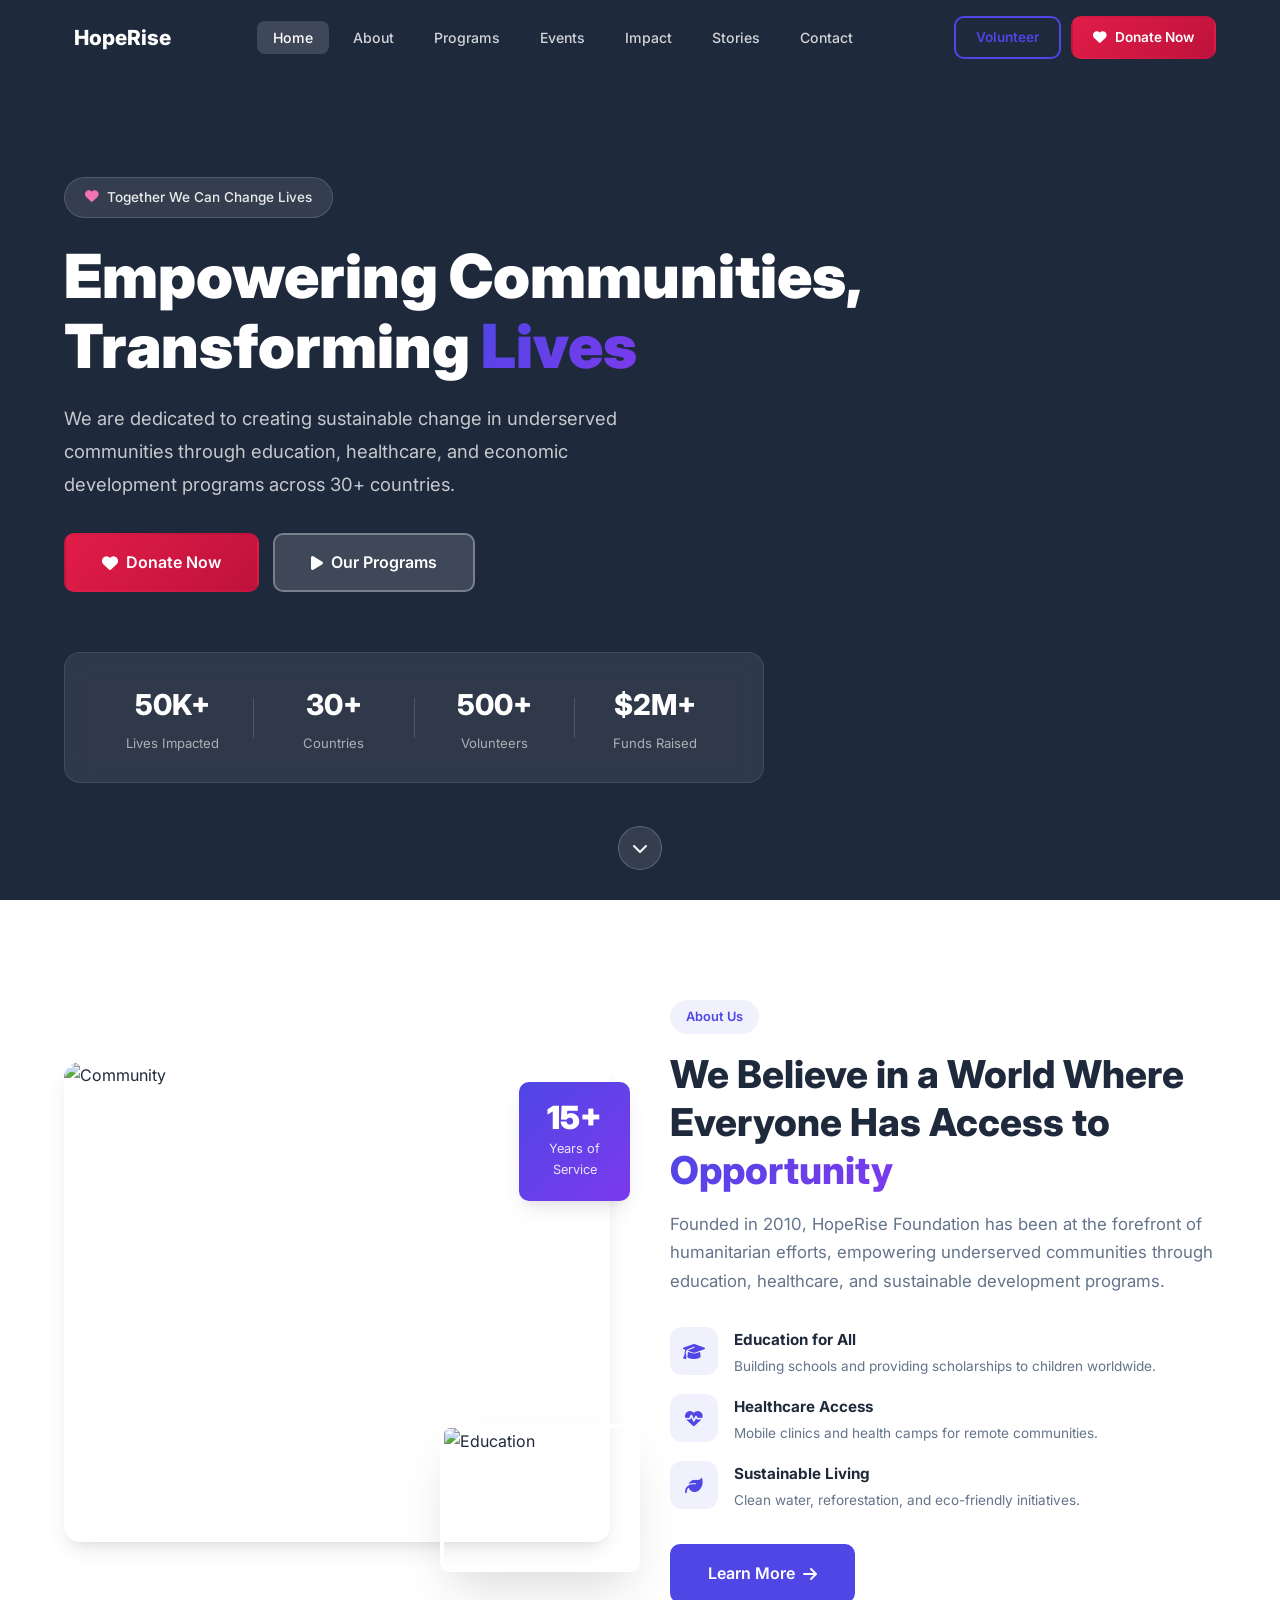
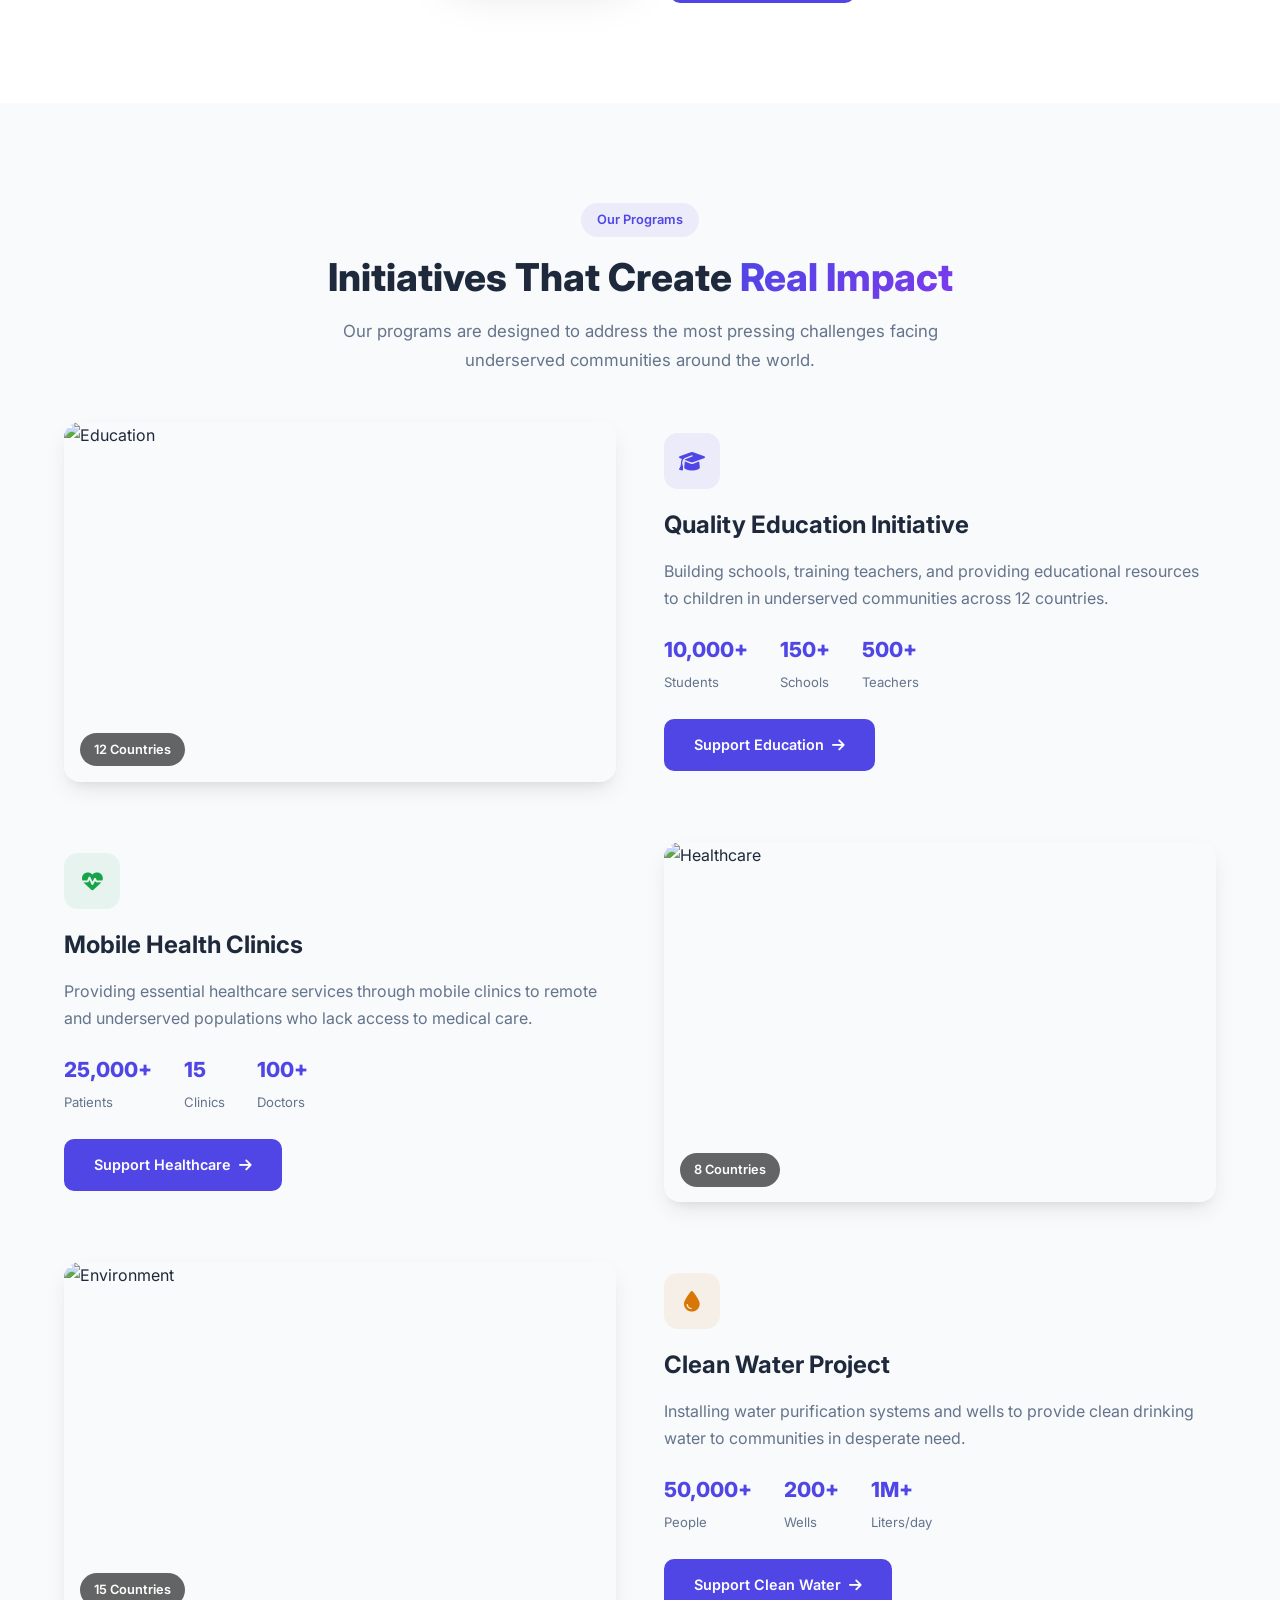
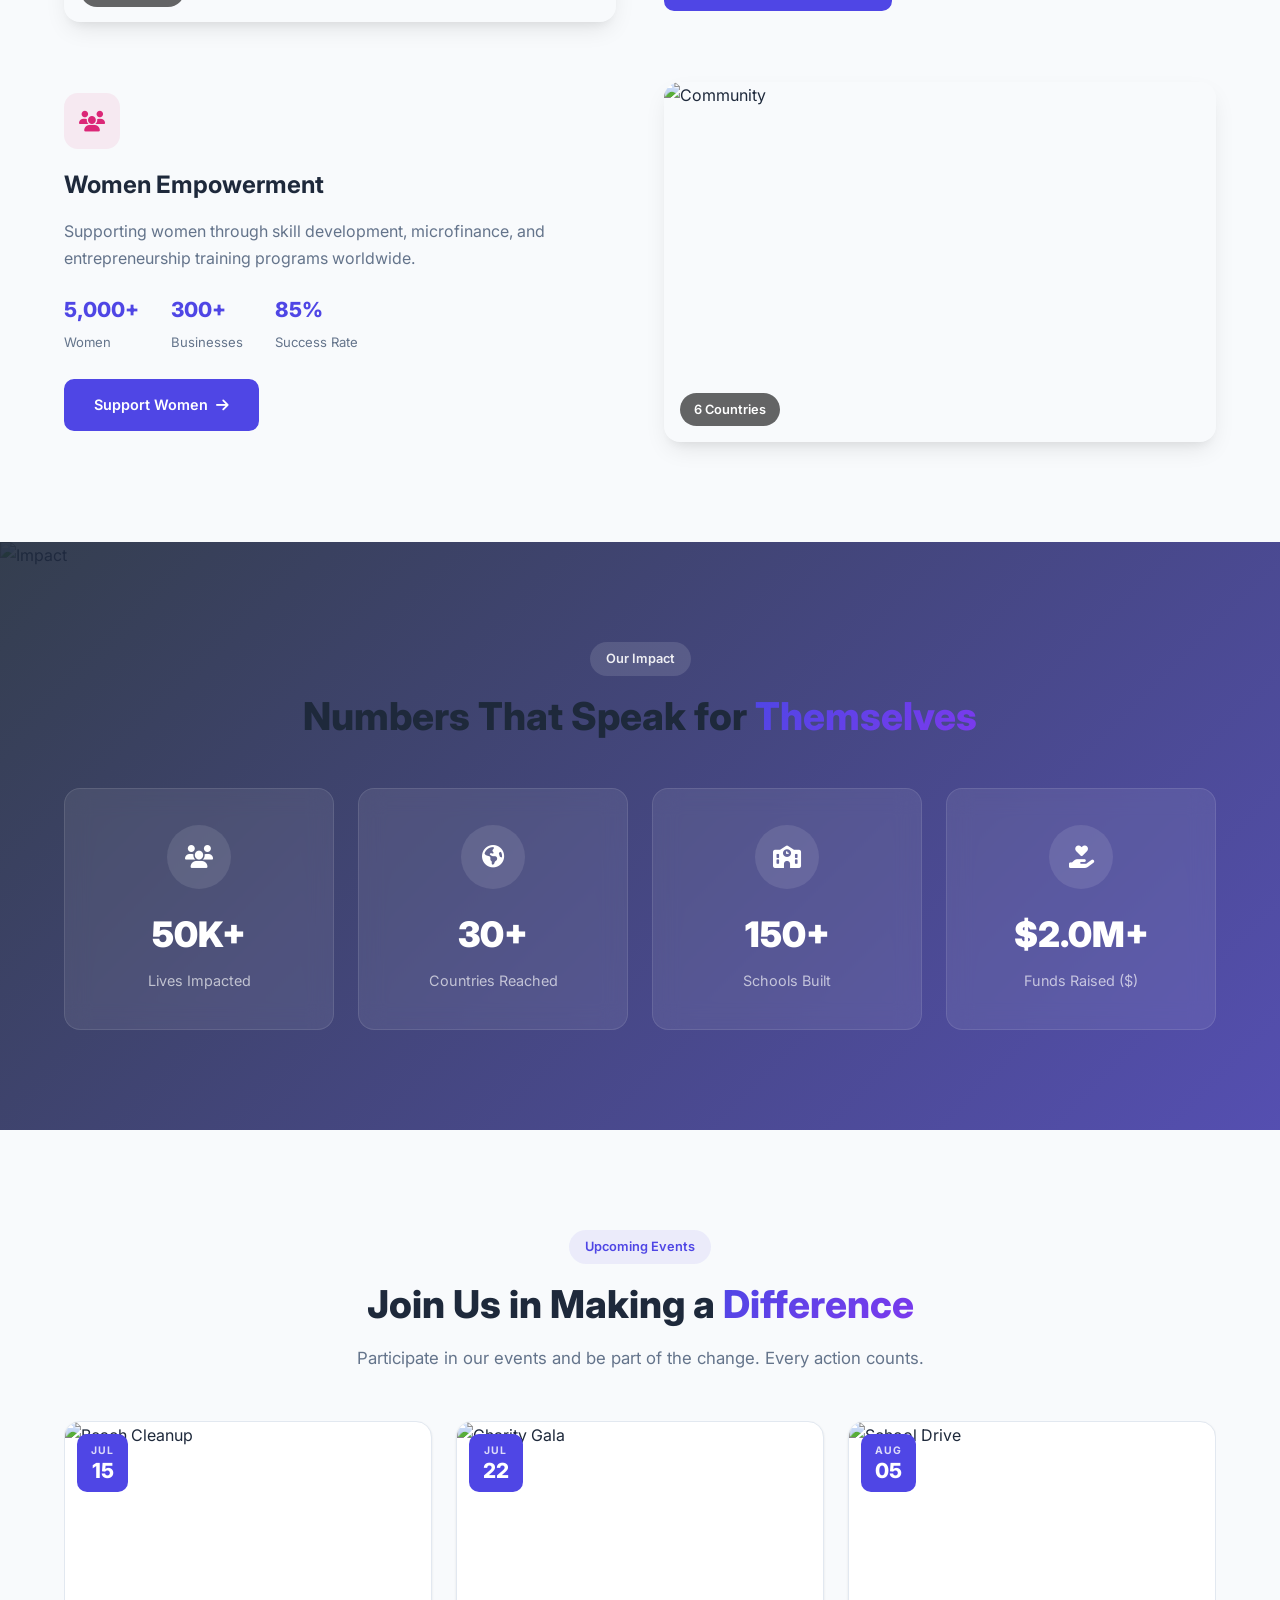
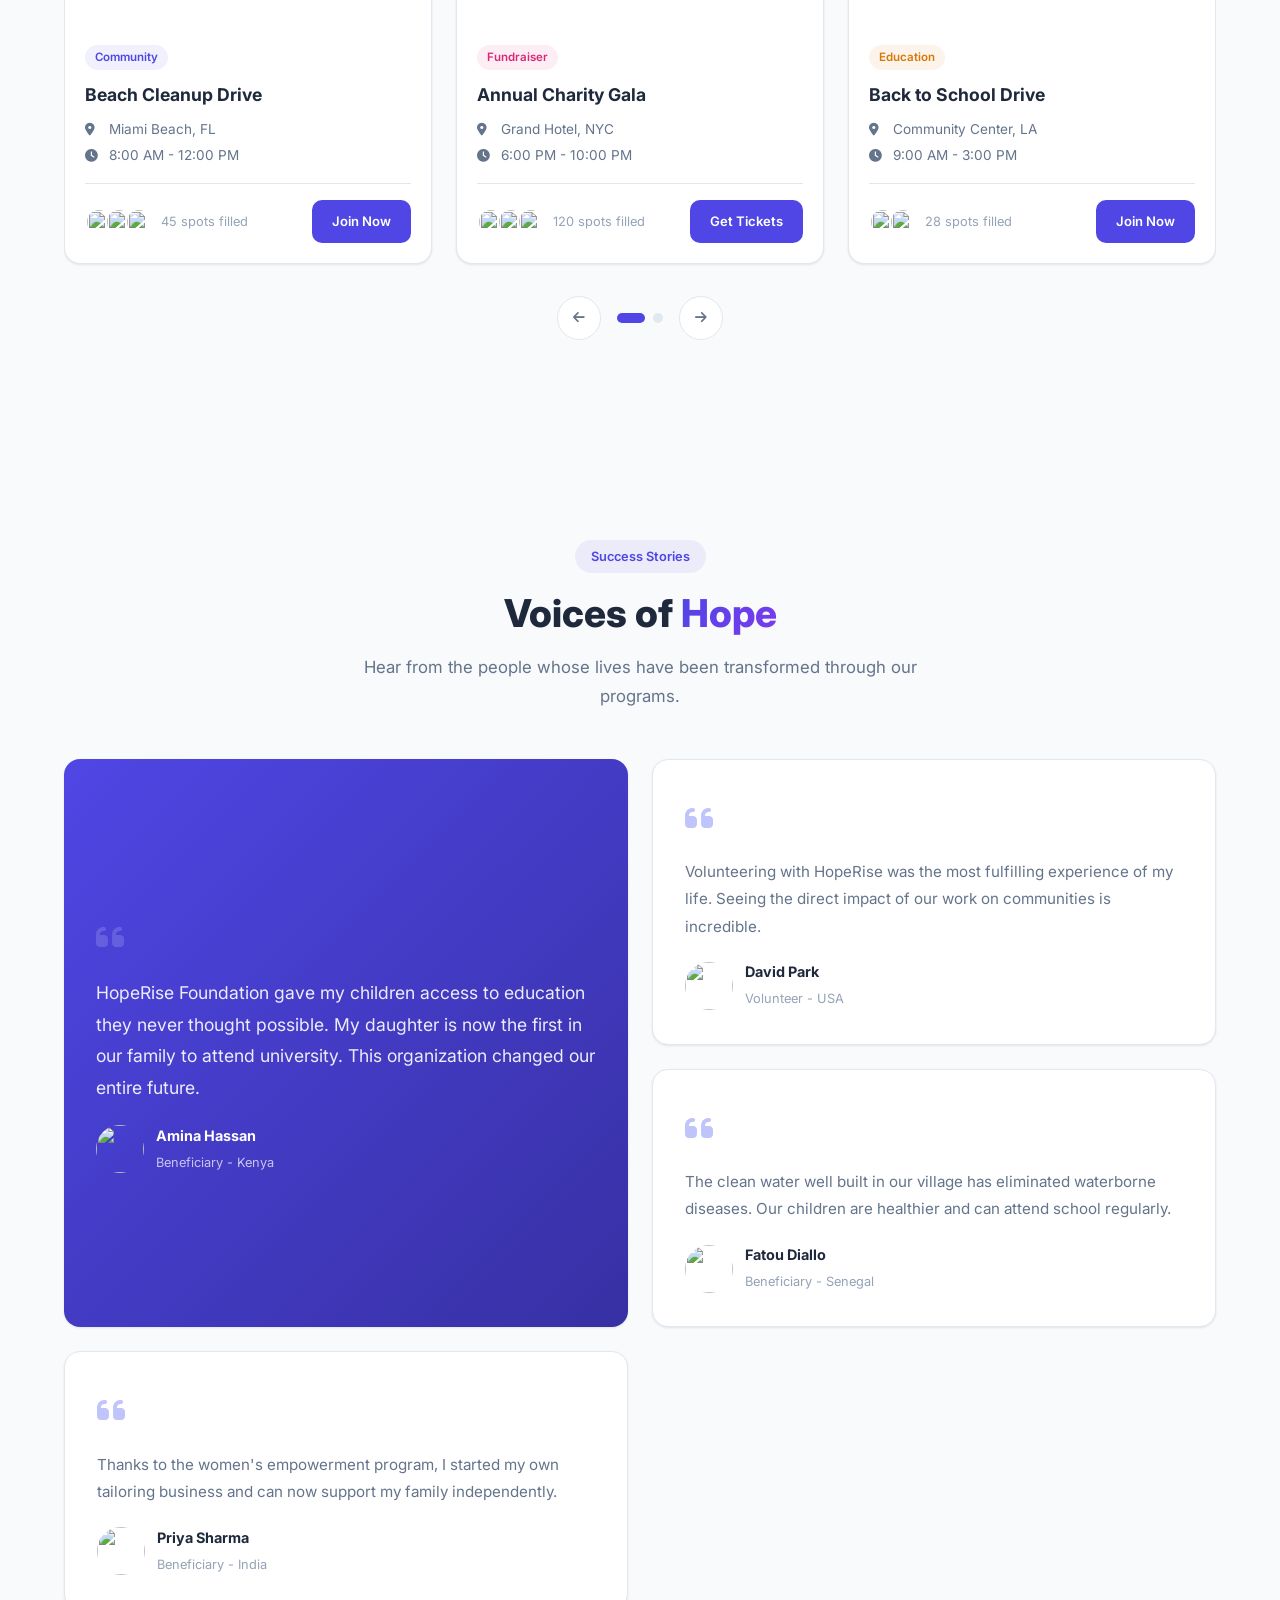
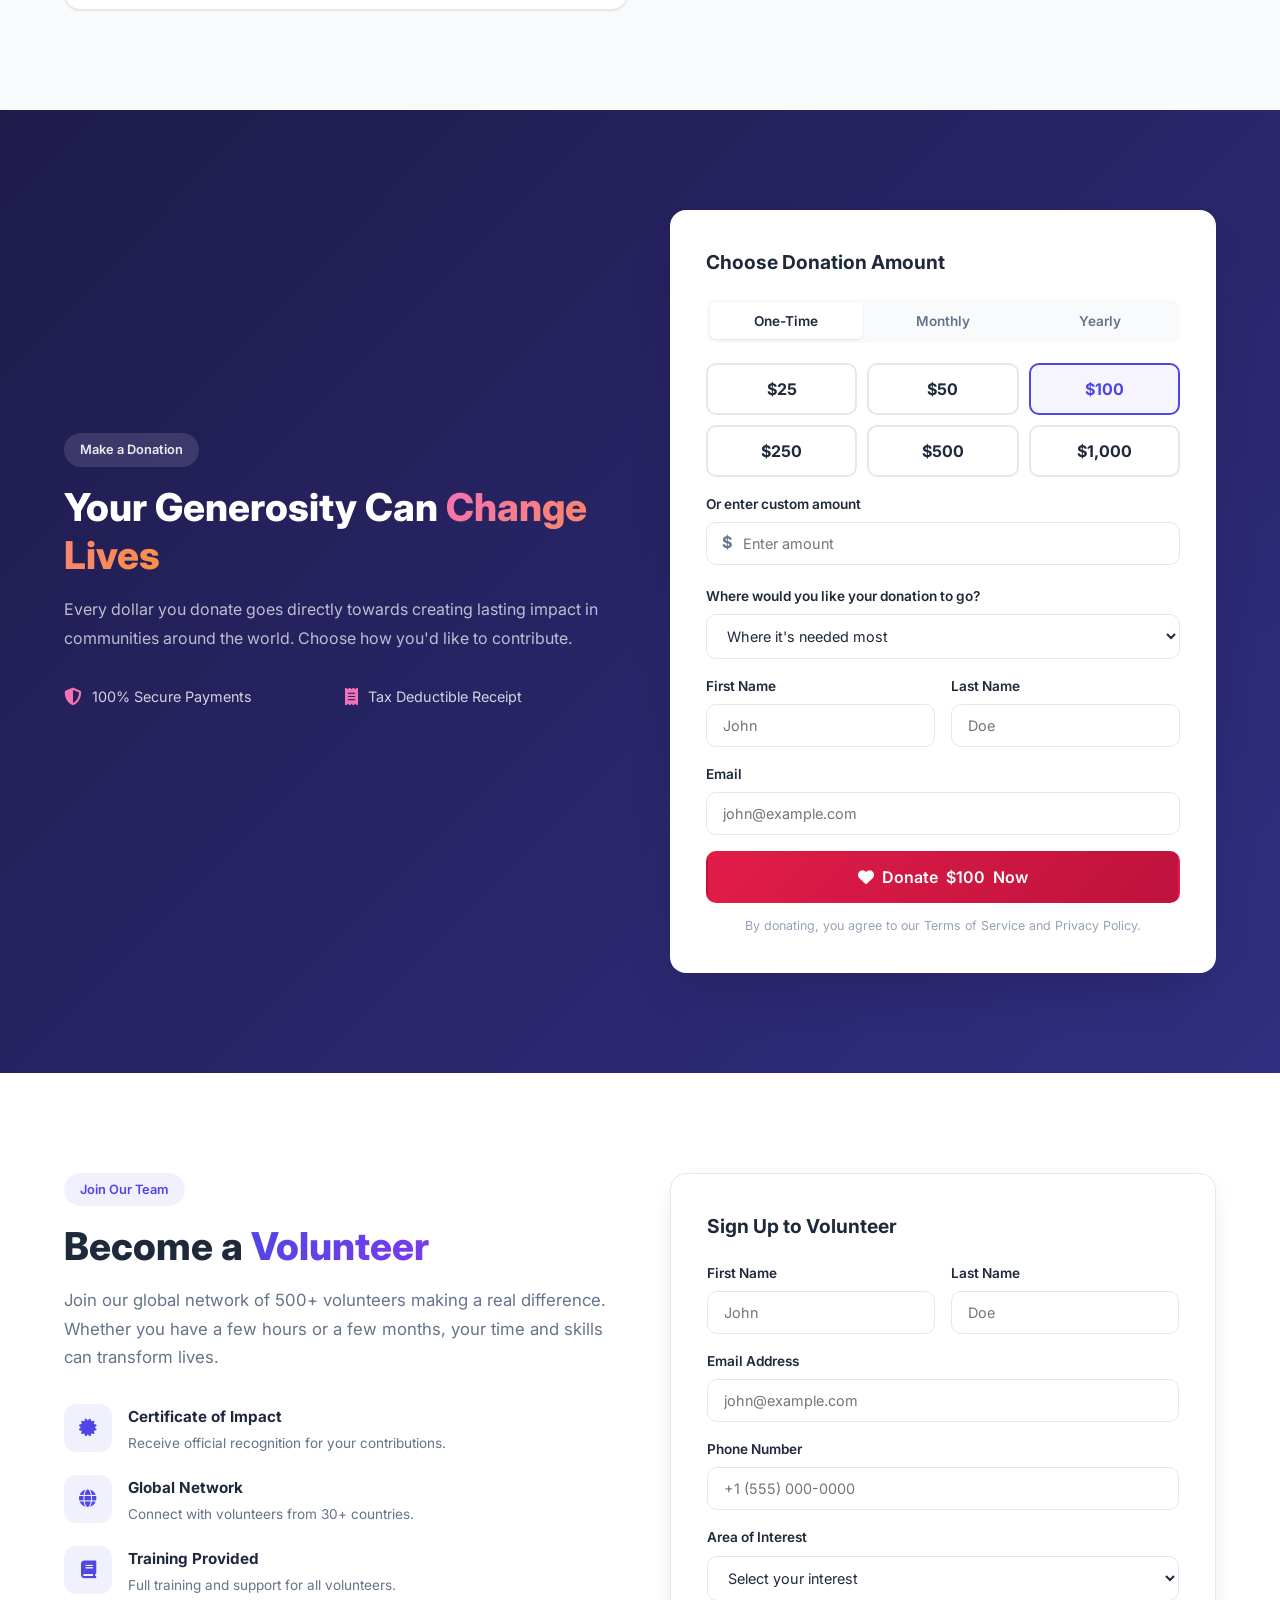
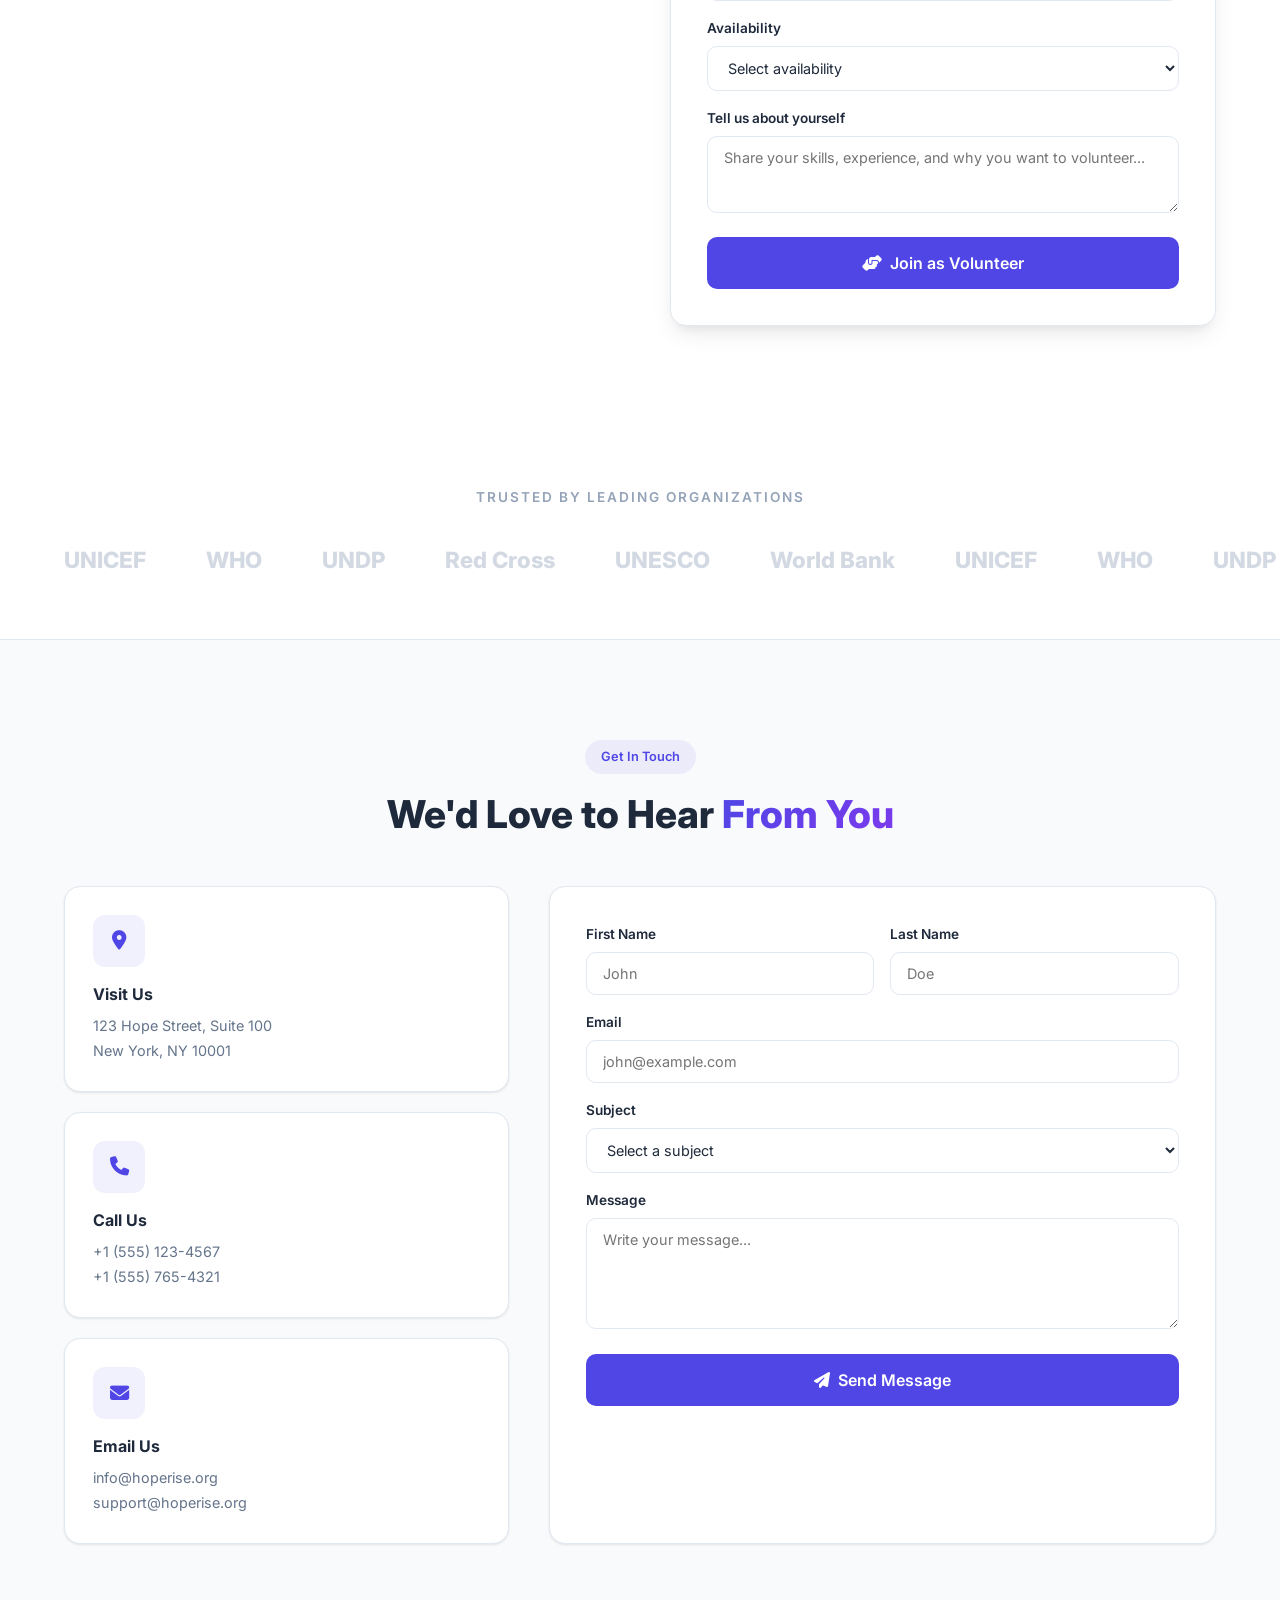
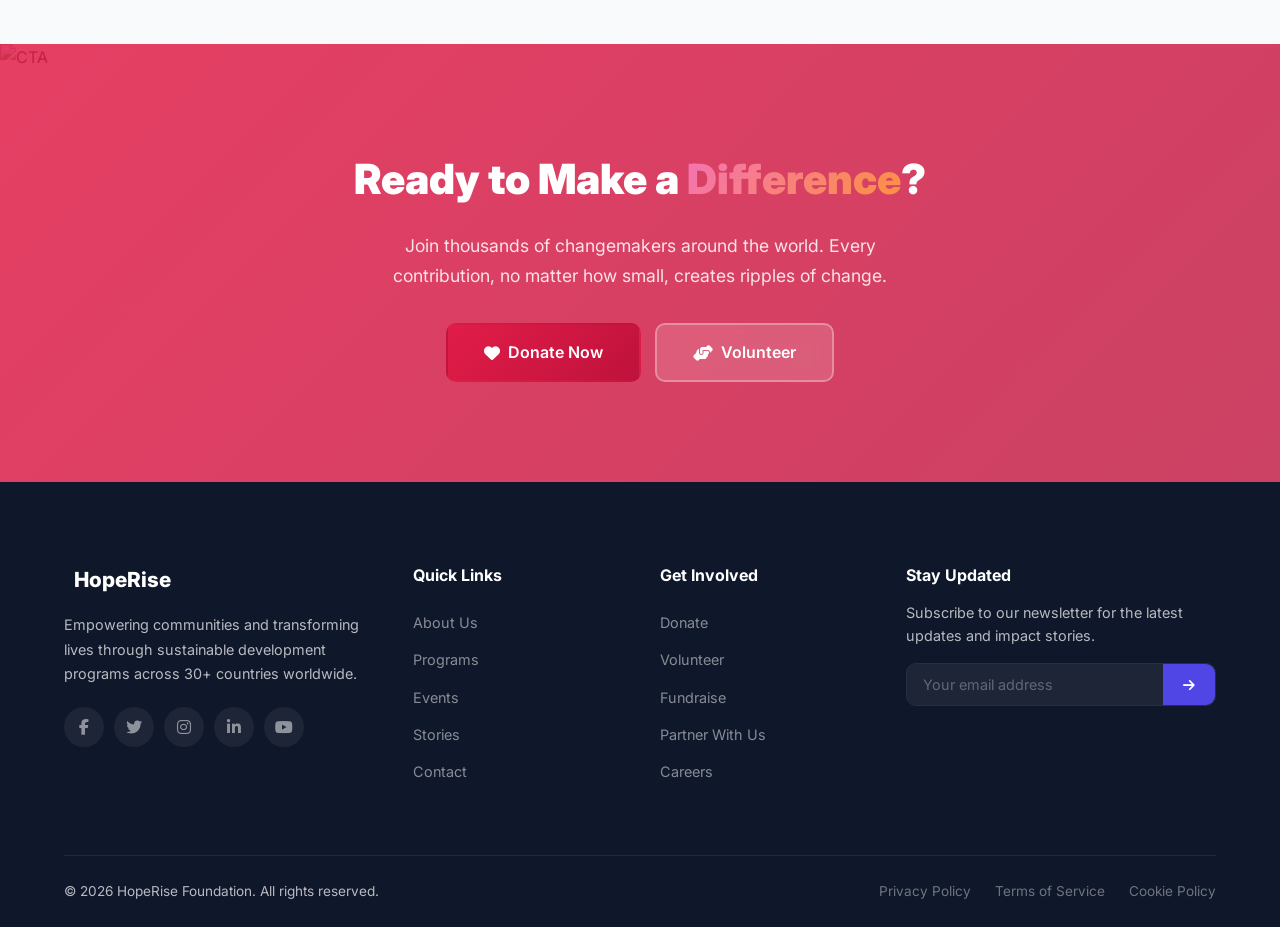
==== user/index.html @ 1a3ce57f "first commit" ====
<!DOCTYPE html>
<html lang="en">
<head>
    <meta charset="UTF-8">
    <meta name="viewport" content="width=device-width, initial-scale=1.0">
    <title>HopeRise Foundation - Making a Difference Together</title>
    <link rel="stylesheet" href="styles.css">
    <link rel="stylesheet" href="https://cdnjs.cloudflare.com/ajax/libs/font-awesome/6.4.0/css/all.min.css">
    <link href="https://fonts.googleapis.com/css2?family=Inter:wght@300;400;500;600;700;800;900&display=swap" rel="stylesheet">
</head>
<body>

    <!-- ====== NAVBAR ====== -->
    <nav class="navbar" id="navbar">
        <div class="nav-container">
            <a href="#hero" class="nav-logo">
                <i class="fas fa-hands-holding-heart"></i>
                <span>HopeRise</span>
            </a>
            <ul class="nav-menu" id="navMenu">
                <li><a href="#hero" class="nav-link active">Home</a></li>
                <li><a href="#about" class="nav-link">About</a></li>
                <li><a href="#programs" class="nav-link">Programs</a></li>
                <li><a href="#events" class="nav-link">Events</a></li>
                <li><a href="#impact" class="nav-link">Impact</a></li>
                <li><a href="#stories" class="nav-link">Stories</a></li>
                <li><a href="#contact" class="nav-link">Contact</a></li>
                <li class="nav-mobile-actions">
                    <a href="#volunteer" class="btn btn-outline btn-nav">Volunteer</a>
                    <a href="#donate" class="btn btn-donate btn-nav"><i class="fas fa-heart"></i> Donate Now</a>
                </li>
            </ul>
            <div class="nav-actions">
                <a href="#volunteer" class="btn btn-outline btn-nav">Volunteer</a>
                <a href="#donate" class="btn btn-donate btn-nav">
                    <i class="fas fa-heart"></i> Donate Now
                </a>
            </div>
            <button class="hamburger" id="hamburger">
                <span></span><span></span><span></span>
            </button>
        </div>
    </nav>

    <!-- ====== HERO ====== -->
    <section class="hero" id="hero">
        <div class="hero-bg"></div>
        <div class="hero-overlay"></div>
        <div class="hero-content">
            <span class="hero-badge"><i class="fas fa-heart"></i> Together We Can Change Lives</span>
            <h1>Empowering Communities,<br>Transforming <span class="text-gradient">Lives</span></h1>
            <p>We are dedicated to creating sustainable change in underserved communities through education, healthcare, and economic development programs across 30+ countries.</p>
            <div class="hero-btns">
                <a href="#donate" class="btn btn-donate btn-lg">
                    <i class="fas fa-heart"></i> Donate Now
                </a>
                <a href="#programs" class="btn btn-glass btn-lg">
                    <i class="fas fa-play"></i> Our Programs
                </a>
            </div>
            <div class="hero-stats">
                <div class="hero-stat">
                    <h3>50K+</h3>
                    <p>Lives Impacted</p>
                </div>
                <div class="hero-stat-divider"></div>
                <div class="hero-stat">
                    <h3>30+</h3>
                    <p>Countries</p>
                </div>
                <div class="hero-stat-divider"></div>
                <div class="hero-stat">
                    <h3>500+</h3>
                    <p>Volunteers</p>
                </div>
                <div class="hero-stat-divider"></div>
                <div class="hero-stat">
                    <h3>$2M+</h3>
                    <p>Funds Raised</p>
                </div>
            </div>
        </div>
        <div class="scroll-indicator">
            <a href="#about"><i class="fas fa-chevron-down"></i></a>
        </div>
    </section>

    <!-- ====== ABOUT ====== -->
    <section class="section about" id="about">
        <div class="container">
            <div class="about-grid">
                <div class="about-images">
                    <div class="about-img-main">
                        <img src="https://images.unsplash.com/photo-1559027615-cd4628902d4a?w=600&h=500&fit=crop" alt="Community">
                    </div>
                    <div class="about-img-float">
                        <img src="https://images.unsplash.com/photo-1497486751825-1233686d5d80?w=300&h=200&fit=crop" alt="Education">
                    </div>
                    <div class="about-experience">
                        <h2>15+</h2>
                        <p>Years of<br>Service</p>
                    </div>
                </div>
                <div class="about-content">
                    <span class="section-badge">About Us</span>
                    <h2 class="section-title">We Believe in a World Where Everyone Has Access to <span class="text-gradient">Opportunity</span></h2>
                    <p class="section-desc">Founded in 2010, HopeRise Foundation has been at the forefront of humanitarian efforts, empowering underserved communities through education, healthcare, and sustainable development programs.</p>
                    <div class="about-features">
                        <div class="about-feature">
                            <div class="feature-icon"><i class="fas fa-graduation-cap"></i></div>
                            <div>
                                <h4>Education for All</h4>
                                <p>Building schools and providing scholarships to children worldwide.</p>
                            </div>
                        </div>
                        <div class="about-feature">
                            <div class="feature-icon"><i class="fas fa-heartbeat"></i></div>
                            <div>
                                <h4>Healthcare Access</h4>
                                <p>Mobile clinics and health camps for remote communities.</p>
                            </div>
                        </div>
                        <div class="about-feature">
                            <div class="feature-icon"><i class="fas fa-leaf"></i></div>
                            <div>
                                <h4>Sustainable Living</h4>
                                <p>Clean water, reforestation, and eco-friendly initiatives.</p>
                            </div>
                        </div>
                    </div>
                    <a href="#programs" class="btn btn-primary btn-lg">Learn More <i class="fas fa-arrow-right"></i></a>
                </div>
            </div>
        </div>
    </section>

    <!-- ====== PROGRAMS ====== -->
    <section class="section programs-section" id="programs">
        <div class="container">
            <div class="section-header text-center">
                <span class="section-badge">Our Programs</span>
                <h2 class="section-title">Initiatives That Create <span class="text-gradient">Real Impact</span></h2>
                <p class="section-desc">Our programs are designed to address the most pressing challenges facing underserved communities around the world.</p>
            </div>
            <div class="programs-showcase">
                <div class="program-showcase-card">
                    <div class="program-showcase-img">
                        <img src="https://images.unsplash.com/photo-1497486751825-1233686d5d80?w=600&h=400&fit=crop" alt="Education">
                        <div class="program-showcase-overlay">
                            <span class="program-count">12 Countries</span>
                        </div>
                    </div>
                    <div class="program-showcase-body">
                        <div class="program-showcase-icon"><i class="fas fa-graduation-cap"></i></div>
                        <h3>Quality Education Initiative</h3>
                        <p>Building schools, training teachers, and providing educational resources to children in underserved communities across 12 countries.</p>
                        <div class="program-impact">
                            <div class="impact-item">
                                <strong>10,000+</strong>
                                <span>Students</span>
                            </div>
                            <div class="impact-item">
                                <strong>150+</strong>
                                <span>Schools</span>
                            </div>
                            <div class="impact-item">
                                <strong>500+</strong>
                                <span>Teachers</span>
                            </div>
                        </div>
                        <a href="#donate" class="btn btn-primary">Support Education <i class="fas fa-arrow-right"></i></a>
                    </div>
                </div>

                <div class="program-showcase-card reverse">
                    <div class="program-showcase-img">
                        <img src="https://images.unsplash.com/photo-1576091160550-2173dba999ef?w=600&h=400&fit=crop" alt="Healthcare">
                        <div class="program-showcase-overlay">
                            <span class="program-count">8 Countries</span>
                        </div>
                    </div>
                    <div class="program-showcase-body">
                        <div class="program-showcase-icon health"><i class="fas fa-heartbeat"></i></div>
                        <h3>Mobile Health Clinics</h3>
                        <p>Providing essential healthcare services through mobile clinics to remote and underserved populations who lack access to medical care.</p>
                        <div class="program-impact">
                            <div class="impact-item">
                                <strong>25,000+</strong>
                                <span>Patients</span>
                            </div>
                            <div class="impact-item">
                                <strong>15</strong>
                                <span>Clinics</span>
                            </div>
                            <div class="impact-item">
                                <strong>100+</strong>
                                <span>Doctors</span>
                            </div>
                        </div>
                        <a href="#donate" class="btn btn-primary">Support Healthcare <i class="fas fa-arrow-right"></i></a>
                    </div>
                </div>

                <div class="program-showcase-card">
                    <div class="program-showcase-img">
                        <img src="https://images.unsplash.com/photo-1542601906990-b4d3fb778b09?w=600&h=400&fit=crop" alt="Environment">
                        <div class="program-showcase-overlay">
                            <span class="program-count">15 Countries</span>
                        </div>
                    </div>
                    <div class="program-showcase-body">
                        <div class="program-showcase-icon environment"><i class="fas fa-tint"></i></div>
                        <h3>Clean Water Project</h3>
                        <p>Installing water purification systems and wells to provide clean drinking water to communities in desperate need.</p>
                        <div class="program-impact">
                            <div class="impact-item">
                                <strong>50,000+</strong>
                                <span>People</span>
                            </div>
                            <div class="impact-item">
                                <strong>200+</strong>
                                <span>Wells</span>
                            </div>
                            <div class="impact-item">
                                <strong>1M+</strong>
                                <span>Liters/day</span>
                            </div>
                        </div>
                        <a href="#donate" class="btn btn-primary">Support Clean Water <i class="fas fa-arrow-right"></i></a>
                    </div>
                </div>

                <div class="program-showcase-card reverse">
                    <div class="program-showcase-img">
                        <img src="https://images.unsplash.com/photo-1559027615-cd4628902d4a?w=600&h=400&fit=crop" alt="Community">
                        <div class="program-showcase-overlay">
                            <span class="program-count">6 Countries</span>
                        </div>
                    </div>
                    <div class="program-showcase-body">
                        <div class="program-showcase-icon community"><i class="fas fa-users"></i></div>
                        <h3>Women Empowerment</h3>
                        <p>Supporting women through skill development, microfinance, and entrepreneurship training programs worldwide.</p>
                        <div class="program-impact">
                            <div class="impact-item">
                                <strong>5,000+</strong>
                                <span>Women</span>
                            </div>
                            <div class="impact-item">
                                <strong>300+</strong>
                                <span>Businesses</span>
                            </div>
                            <div class="impact-item">
                                <strong>85%</strong>
                                <span>Success Rate</span>
                            </div>
                        </div>
                        <a href="#donate" class="btn btn-primary">Support Women <i class="fas fa-arrow-right"></i></a>
                    </div>
                </div>
            </div>
        </div>
    </section>

    <!-- ====== IMPACT / STATS ====== -->
    <section class="section impact-section" id="impact">
        <div class="impact-bg">
            <img src="https://images.unsplash.com/photo-1469571486292-0ba58a3f068b?w=1600&h=600&fit=crop" alt="Impact">
            <div class="impact-overlay"></div>
        </div>
        <div class="container">
            <div class="section-header text-center light">
                <span class="section-badge light">Our Impact</span>
                <h2 class="section-title">Numbers That Speak for <span class="text-gradient">Themselves</span></h2>
            </div>
            <div class="impact-grid">
                <div class="impact-card">
                    <div class="impact-icon"><i class="fas fa-users"></i></div>
                    <h3 class="counter" data-target="50000">0</h3>
                    <p>Lives Impacted</p>
                </div>
                <div class="impact-card">
                    <div class="impact-icon"><i class="fas fa-globe-americas"></i></div>
                    <h3 class="counter" data-target="30">0</h3>
                    <p>Countries Reached</p>
                </div>
                <div class="impact-card">
                    <div class="impact-icon"><i class="fas fa-school"></i></div>
                    <h3 class="counter" data-target="150">0</h3>
                    <p>Schools Built</p>
                </div>
                <div class="impact-card">
                    <div class="impact-icon"><i class="fas fa-hand-holding-heart"></i></div>
                    <h3 class="counter" data-target="2000000">0</h3>
                    <p>Funds Raised ($)</p>
                </div>
            </div>
        </div>
    </section>

    <!-- ====== EVENTS ====== -->
    <section class="section events-section" id="events">
        <div class="container">
            <div class="section-header text-center">
                <span class="section-badge">Upcoming Events</span>
                <h2 class="section-title">Join Us in Making a <span class="text-gradient">Difference</span></h2>
                <p class="section-desc">Participate in our events and be part of the change. Every action counts.</p>
            </div>
            <div class="events-carousel">
                <div class="events-track" id="eventsTrack">
                    <div class="event-slide">
                        <div class="event-card-public">
                            <div class="event-card-img">
                                <img src="https://images.unsplash.com/photo-1558618666-fcd25c85f82e?w=500&h=300&fit=crop" alt="Beach Cleanup">
                                <div class="event-card-date-badge">
                                    <span class="month">JUL</span>
                                    <span class="day">15</span>
                                </div>
                            </div>
                            <div class="event-card-content">
                                <span class="event-type">Community</span>
                                <h3>Beach Cleanup Drive</h3>
                                <p><i class="fas fa-map-marker-alt"></i> Miami Beach, FL</p>
                                <p><i class="fas fa-clock"></i> 8:00 AM - 12:00 PM</p>
                                <div class="event-card-bottom">
                                    <div class="event-spots">
                                        <div class="avatar-stack">
                                            <img src="https://ui-avatars.com/api/?name=A&background=4f46e5&color=fff&size=28" alt="">
                                            <img src="https://ui-avatars.com/api/?name=B&background=16a34a&color=fff&size=28" alt="">
                                            <img src="https://ui-avatars.com/api/?name=C&background=d97706&color=fff&size=28" alt="">
                                        </div>
                                        <span>45 spots filled</span>
                                    </div>
                                    <a href="#volunteer" class="btn btn-sm btn-primary">Join Now</a>
                                </div>
                            </div>
                        </div>
                    </div>
                    <div class="event-slide">
                        <div class="event-card-public">
                            <div class="event-card-img">
                                <img src="https://images.unsplash.com/photo-1511795409834-ef04bbd61622?w=500&h=300&fit=crop" alt="Charity Gala">
                                <div class="event-card-date-badge">
                                    <span class="month">JUL</span>
                                    <span class="day">22</span>
                                </div>
                            </div>
                            <div class="event-card-content">
                                <span class="event-type gala">Fundraiser</span>
                                <h3>Annual Charity Gala</h3>
                                <p><i class="fas fa-map-marker-alt"></i> Grand Hotel, NYC</p>
                                <p><i class="fas fa-clock"></i> 6:00 PM - 10:00 PM</p>
                                <div class="event-card-bottom">
                                    <div class="event-spots">
                                        <div class="avatar-stack">
                                            <img src="https://ui-avatars.com/api/?name=D&background=db2777&color=fff&size=28" alt="">
                                            <img src="https://ui-avatars.com/api/?name=E&background=0891b2&color=fff&size=28" alt="">
                                            <img src="https://ui-avatars.com/api/?name=F&background=7c3aed&color=fff&size=28" alt="">
                                        </div>
                                        <span>120 spots filled</span>
                                    </div>
                                    <a href="#donate" class="btn btn-sm btn-primary">Get Tickets</a>
                                </div>
                            </div>
                        </div>
                    </div>
                    <div class="event-slide">
                        <div class="event-card-public">
                            <div class="event-card-img">
                                <img src="https://images.unsplash.com/photo-1523240795612-9a054b0db644?w=500&h=300&fit=crop" alt="School Drive">
                                <div class="event-card-date-badge">
                                    <span class="month">AUG</span>
                                    <span class="day">05</span>
                                </div>
                            </div>
                            <div class="event-card-content">
                                <span class="event-type education">Education</span>
                                <h3>Back to School Drive</h3>
                                <p><i class="fas fa-map-marker-alt"></i> Community Center, LA</p>
                                <p><i class="fas fa-clock"></i> 9:00 AM - 3:00 PM</p>
                                <div class="event-card-bottom">
                                    <div class="event-spots">
                                        <div class="avatar-stack">
                                            <img src="https://ui-avatars.com/api/?name=G&background=16a34a&color=fff&size=28" alt="">
                                            <img src="https://ui-avatars.com/api/?name=H&background=4f46e5&color=fff&size=28" alt="">
                                        </div>
                                        <span>28 spots filled</span>
                                    </div>
                                    <a href="#volunteer" class="btn btn-sm btn-primary">Join Now</a>
                                </div>
                            </div>
                        </div>
                    </div>
                    <div class="event-slide">
                        <div class="event-card-public">
                            <div class="event-card-img">
                                <img src="https://images.unsplash.com/photo-1576091160399-112ba8d25d1d?w=500&h=300&fit=crop" alt="Health Camp">
                                <div class="event-card-date-badge">
                                    <span class="month">AUG</span>
                                    <span class="day">18</span>
                                </div>
                            </div>
                            <div class="event-card-content">
                                <span class="event-type health">Healthcare</span>
                                <h3>Community Health Camp</h3>
                                <p><i class="fas fa-map-marker-alt"></i> Riverside Park, Chicago</p>
                                <p><i class="fas fa-clock"></i> 7:00 AM - 2:00 PM</p>
                                <div class="event-card-bottom">
                                    <div class="event-spots">
                                        <div class="avatar-stack">
                                            <img src="https://ui-avatars.com/api/?name=I&background=d97706&color=fff&size=28" alt="">
                                            <img src="https://ui-avatars.com/api/?name=J&background=db2777&color=fff&size=28" alt="">
                                            <img src="https://ui-avatars.com/api/?name=K&background=0891b2&color=fff&size=28" alt="">
                                        </div>
                                        <span>60 spots filled</span>
                                    </div>
                                    <a href="#volunteer" class="btn btn-sm btn-primary">Join Now</a>
                                </div>
                            </div>
                        </div>
                    </div>
                </div>
                <div class="carousel-controls">
                    <button class="carousel-btn" id="prevEvent"><i class="fas fa-arrow-left"></i></button>
                    <div class="carousel-dots" id="carouselDots"></div>
                    <button class="carousel-btn" id="nextEvent"><i class="fas fa-arrow-right"></i></button>
                </div>
            </div>
        </div>
    </section>

    <!-- ====== STORIES / TESTIMONIALS ====== -->
    <section class="section stories-section" id="stories">
        <div class="container">
            <div class="section-header text-center">
                <span class="section-badge">Success Stories</span>
                <h2 class="section-title">Voices of <span class="text-gradient">Hope</span></h2>
                <p class="section-desc">Hear from the people whose lives have been transformed through our programs.</p>
            </div>
            <div class="stories-grid">
                <div class="story-card featured">
                    <div class="story-quote"><i class="fas fa-quote-left"></i></div>
                    <p class="story-text">HopeRise Foundation gave my children access to education they never thought possible. My daughter is now the first in our family to attend university. This organization changed our entire future.</p>
                    <div class="story-author">
                        <img src="https://ui-avatars.com/api/?name=Amina+Hassan&background=4f46e5&color=fff&size=60" alt="">
                        <div>
                            <strong>Amina Hassan</strong>
                            <span>Beneficiary - Kenya</span>
                        </div>
                    </div>
                </div>
                <div class="story-card">
                    <div class="story-quote"><i class="fas fa-quote-left"></i></div>
                    <p class="story-text">Volunteering with HopeRise was the most fulfilling experience of my life. Seeing the direct impact of our work on communities is incredible.</p>
                    <div class="story-author">
                        <img src="https://ui-avatars.com/api/?name=David+Park&background=16a34a&color=fff&size=60" alt="">
                        <div>
                            <strong>David Park</strong>
                            <span>Volunteer - USA</span>
                        </div>
                    </div>
                </div>
                <div class="story-card">
                    <div class="story-quote"><i class="fas fa-quote-left"></i></div>
                    <p class="story-text">The clean water well built in our village has eliminated waterborne diseases. Our children are healthier and can attend school regularly.</p>
                    <div class="story-author">
                        <img src="https://ui-avatars.com/api/?name=Fatou+Diallo&background=d97706&color=fff&size=60" alt="">
                        <div>
                            <strong>Fatou Diallo</strong>
                            <span>Beneficiary - Senegal</span>
                        </div>
                    </div>
                </div>
                <div class="story-card">
                    <div class="story-quote"><i class="fas fa-quote-left"></i></div>
                    <p class="story-text">Thanks to the women's empowerment program, I started my own tailoring business and can now support my family independently.</p>
                    <div class="story-author">
                        <img src="https://ui-avatars.com/api/?name=Priya+Sharma&background=db2777&color=fff&size=60" alt="">
                        <div>
                            <strong>Priya Sharma</strong>
                            <span>Beneficiary - India</span>
                        </div>
                    </div>
                </div>
            </div>
        </div>
    </section>

    <!-- ====== DONATE ====== -->
    <section class="section donate-section" id="donate">
        <div class="container">
            <div class="donate-wrapper">
                <div class="donate-info">
                    <span class="section-badge light">Make a Donation</span>
                    <h2 class="section-title light">Your Generosity Can <span class="text-gradient-light">Change Lives</span></h2>
                    <p>Every dollar you donate goes directly towards creating lasting impact in communities around the world. Choose how you'd like to contribute.</p>
                    <div class="donate-features">
                        <div class="donate-feature">
                            <i class="fas fa-shield-alt"></i>
                            <span>100% Secure Payments</span>
                        </div>
                        <div class="donate-feature">
                            <i class="fas fa-receipt"></i>
                            <span>Tax Deductible Receipt</span>
                        </div>
                        <div class="donate-feature">
                            <i class="fas fa-chart-line"></i>
                            <span>Transparent Usage Reports</span>
                        </div>
                        <div class="donate-feature">
                            <i class="fas fa-hand-holding-heart"></i>
                            <span>90% Goes to Programs</span>
                        </div>
                    </div>
                </div>
                <div class="donate-form-card">
                    <h3>Choose Donation Amount</h3>
                    <div class="donate-frequency">
                        <button class="freq-btn active" data-freq="one-time">One-Time</button>
                        <button class="freq-btn" data-freq="monthly">Monthly</button>
                        <button class="freq-btn" data-freq="yearly">Yearly</button>
                    </div>
                    <div class="amount-grid">
                        <button class="amount-btn" data-amount="25">$25</button>
                        <button class="amount-btn" data-amount="50">$50</button>
                        <button class="amount-btn active" data-amount="100">$100</button>
                        <button class="amount-btn" data-amount="250">$250</button>
                        <button class="amount-btn" data-amount="500">$500</button>
                        <button class="amount-btn" data-amount="1000">$1,000</button>
                    </div>
                    <div class="custom-amount">
                        <label>Or enter custom amount</label>
                        <div class="custom-amount-input">
                            <span class="currency">$</span>
                            <input type="number" id="customAmount" placeholder="Enter amount" min="1">
                        </div>
                    </div>
                    <div class="form-group">
                        <label>Where would you like your donation to go?</label>
                        <select id="donateProgram">
                            <option value="general">Where it's needed most</option>
                            <option value="education">Education Initiative</option>
                            <option value="health">Healthcare Program</option>
                            <option value="water">Clean Water Project</option>
                            <option value="women">Women Empowerment</option>
                        </select>
                    </div>
                    <div class="form-row">
                        <div class="form-group">
                            <label>First Name</label>
                            <input type="text" placeholder="John">
                        </div>
                        <div class="form-group">
                            <label>Last Name</label>
                            <input type="text" placeholder="Doe">
                        </div>
                    </div>
                    <div class="form-group">
                        <label>Email</label>
                        <input type="email" placeholder="john@example.com">
                    </div>
                    <button class="btn btn-donate btn-full btn-lg" id="donateBtn">
                        <i class="fas fa-heart"></i> Donate <span id="donateAmount">$100</span> Now
                    </button>
                    <p class="donate-note">By donating, you agree to our Terms of Service and Privacy Policy.</p>
                </div>
            </div>
        </div>
    </section>

    <!-- ====== VOLUNTEER ====== -->
    <section class="section volunteer-section" id="volunteer">
        <div class="container">
            <div class="volunteer-grid">
                <div class="volunteer-content">
                    <span class="section-badge">Join Our Team</span>
                    <h2 class="section-title">Become a <span class="text-gradient">Volunteer</span></h2>
                    <p class="section-desc">Join our global network of 500+ volunteers making a real difference. Whether you have a few hours or a few months, your time and skills can transform lives.</p>
                    <div class="volunteer-perks">
                        <div class="perk">
                            <i class="fas fa-certificate"></i>
                            <div>
                                <strong>Certificate of Impact</strong>
                                <p>Receive official recognition for your contributions.</p>
                            </div>
                        </div>
                        <div class="perk">
                            <i class="fas fa-globe"></i>
                            <div>
                                <strong>Global Network</strong>
                                <p>Connect with volunteers from 30+ countries.</p>
                            </div>
                        </div>
                        <div class="perk">
                            <i class="fas fa-book"></i>
                            <div>
                                <strong>Training Provided</strong>
                                <p>Full training and support for all volunteers.</p>
                            </div>
                        </div>
                        <div class="perk">
                            <i class="fas fa-heart"></i>
                            <div>
                                <strong>Make Real Impact</strong>
                                <p>See the direct results of your efforts.</p>
                            </div>
                        </div>
                    </div>
                </div>
                <div class="volunteer-form-card">
                    <h3>Sign Up to Volunteer</h3>
                    <form id="volunteerForm">
                        <div class="form-row">
                            <div class="form-group">
                                <label>First Name</label>
                                <input type="text" placeholder="John" required>
                            </div>
                            <div class="form-group">
                                <label>Last Name</label>
                                <input type="text" placeholder="Doe" required>
                            </div>
                        </div>
                        <div class="form-group">
                            <label>Email Address</label>
                            <input type="email" placeholder="john@example.com" required>
                        </div>
                        <div class="form-group">
                            <label>Phone Number</label>
                            <input type="tel" placeholder="+1 (555) 000-0000">
                        </div>
                        <div class="form-group">
                            <label>Area of Interest</label>
                            <select required>
                                <option value="">Select your interest</option>
                                <option>Education & Teaching</option>
                                <option>Healthcare & Medical</option>
                                <option>Environment & Conservation</option>
                                <option>Community Development</option>
                                <option>Fundraising & Events</option>
                                <option>Any / Flexible</option>
                            </select>
                        </div>
                        <div class="form-group">
                            <label>Availability</label>
                            <select required>
                                <option value="">Select availability</option>
                                <option>Weekdays</option>
                                <option>Weekends</option>
                                <option>Flexible</option>
                                <option>Full-Time (3+ months)</option>
                            </select>
                        </div>
                        <div class="form-group">
                            <label>Tell us about yourself</label>
                            <textarea rows="3" placeholder="Share your skills, experience, and why you want to volunteer..."></textarea>
                        </div>
                        <button type="submit" class="btn btn-primary btn-full btn-lg">
                            <i class="fas fa-hands-helping"></i> Join as Volunteer
                        </button>
                    </form>
                </div>
            </div>
        </div>
    </section>

    <!-- ====== PARTNERS ====== -->
    <section class="section partners-section">
        <div class="container">
            <p class="partners-label">Trusted by Leading Organizations</p>
            <div class="partners-track">
                <div class="partner">UNICEF</div>
                <div class="partner">WHO</div>
                <div class="partner">UNDP</div>
                <div class="partner">Red Cross</div>
                <div class="partner">UNESCO</div>
                <div class="partner">World Bank</div>
                <div class="partner">UNICEF</div>
                <div class="partner">WHO</div>
                <div class="partner">UNDP</div>
                <div class="partner">Red Cross</div>
                <div class="partner">UNESCO</div>
                <div class="partner">World Bank</div>
            </div>
        </div>
    </section>

    <!-- ====== CONTACT ====== -->
    <section class="section contact-section" id="contact">
        <div class="container">
            <div class="section-header text-center">
                <span class="section-badge">Get In Touch</span>
                <h2 class="section-title">We'd Love to Hear <span class="text-gradient">From You</span></h2>
            </div>
            <div class="contact-grid">
                <div class="contact-cards">
                    <div class="contact-card">
                        <div class="contact-card-icon"><i class="fas fa-map-marker-alt"></i></div>
                        <h4>Visit Us</h4>
                        <p>123 Hope Street, Suite 100<br>New York, NY 10001</p>
                    </div>
                    <div class="contact-card">
                        <div class="contact-card-icon"><i class="fas fa-phone"></i></div>
                        <h4>Call Us</h4>
                        <p>+1 (555) 123-4567<br>+1 (555) 765-4321</p>
                    </div>
                    <div class="contact-card">
                        <div class="contact-card-icon"><i class="fas fa-envelope"></i></div>
                        <h4>Email Us</h4>
                        <p>info@hoperise.org<br>support@hoperise.org</p>
                    </div>
                </div>
                <div class="contact-form-card">
                    <form id="contactForm">
                        <div class="form-row">
                            <div class="form-group">
                                <label>First Name</label>
                                <input type="text" placeholder="John" required>
                            </div>
                            <div class="form-group">
                                <label>Last Name</label>
                                <input type="text" placeholder="Doe" required>
                            </div>
                        </div>
                        <div class="form-group">
                            <label>Email</label>
                            <input type="email" placeholder="john@example.com" required>
                        </div>
                        <div class="form-group">
                            <label>Subject</label>
                            <select required>
                                <option value="">Select a subject</option>
                                <option>General Inquiry</option>
                                <option>Volunteering</option>
                                <option>Donations</option>
                                <option>Partnership</option>
                                <option>Media Inquiry</option>
                            </select>
                        </div>
                        <div class="form-group">
                            <label>Message</label>
                            <textarea rows="5" placeholder="Write your message..." required></textarea>
                        </div>
                        <button type="submit" class="btn btn-primary btn-full btn-lg">
                            <i class="fas fa-paper-plane"></i> Send Message
                        </button>
                    </form>
                </div>
            </div>
        </div>
    </section>

    <!-- ====== CTA BANNER ====== -->
    <section class="cta-section">
        <div class="cta-bg">
            <img src="https://images.unsplash.com/photo-1488521787991-ed7bbaae773c?w=1600&h=500&fit=crop" alt="CTA">
            <div class="cta-overlay"></div>
        </div>
        <div class="container">
            <div class="cta-content">
                <h2>Ready to Make a <span class="text-gradient-light">Difference</span>?</h2>
                <p>Join thousands of changemakers around the world. Every contribution, no matter how small, creates ripples of change.</p>
                <div class="cta-btns">
                    <a href="#donate" class="btn btn-donate btn-lg"><i class="fas fa-heart"></i> Donate Now</a>
                    <a href="#volunteer" class="btn btn-glass btn-lg"><i class="fas fa-hands-helping"></i> Volunteer</a>
                </div>
            </div>
        </div>
    </section>

    <!-- ====== FOOTER ====== -->
    <footer class="footer">
        <div class="container">
            <div class="footer-grid">
                <div class="footer-brand">
                    <a href="#hero" class="footer-logo">
                        <i class="fas fa-hands-holding-heart"></i>
                        <span>HopeRise</span>
                    </a>
                    <p>Empowering communities and transforming lives through sustainable development programs across 30+ countries worldwide.</p>
                    <div class="footer-social">
                        <a href="#"><i class="fab fa-facebook-f"></i></a>
                        <a href="#"><i class="fab fa-twitter"></i></a>
                        <a href="#"><i class="fab fa-instagram"></i></a>
                        <a href="#"><i class="fab fa-linkedin-in"></i></a>
                        <a href="#"><i class="fab fa-youtube"></i></a>
                    </div>
                </div>
                <div class="footer-links">
                    <h4>Quick Links</h4>
                    <ul>
                        <li><a href="#about">About Us</a></li>
                        <li><a href="#programs">Programs</a></li>
                        <li><a href="#events">Events</a></li>
                        <li><a href="#stories">Stories</a></li>
                        <li><a href="#contact">Contact</a></li>
                    </ul>
                </div>
                <div class="footer-links">
                    <h4>Get Involved</h4>
                    <ul>
                        <li><a href="#donate">Donate</a></li>
                        <li><a href="#volunteer">Volunteer</a></li>
                        <li><a href="#">Fundraise</a></li>
                        <li><a href="#">Partner With Us</a></li>
                        <li><a href="#">Careers</a></li>
                    </ul>
                </div>
                <div class="footer-newsletter">
                    <h4>Stay Updated</h4>
                    <p>Subscribe to our newsletter for the latest updates and impact stories.</p>
                    <form class="newsletter-form" id="newsletterForm">
                        <input type="email" placeholder="Your email address" required>
                        <button type="submit"><i class="fas fa-arrow-right"></i></button>
                    </form>
                </div>
            </div>
            <div class="footer-bottom">
                <p>&copy; 2026 HopeRise Foundation. All rights reserved.</p>
                <div class="footer-bottom-links">
                    <a href="#">Privacy Policy</a>
                    <a href="#">Terms of Service</a>
                    <a href="#">Cookie Policy</a>
                </div>
            </div>
        </div>
    </footer>

    <!-- Toast Container -->
    <div class="toast-container" id="toastContainer"></div>

    <!-- Back to Top -->
    <button class="back-to-top" id="backToTop"><i class="fas fa-arrow-up"></i></button>

    <script src="app.js"></script>
</body>
</html>
---- user/styles.css ----
/* ========== RESET & BASE ========== */
*,*::before,*::after{margin:0;padding:0;box-sizing:border-box}

:root{
    --primary:#4f46e5;--primary-light:#818cf8;--primary-dark:#3730a3;
    --secondary:#64748b;--success:#16a34a;--warning:#d97706;
    --danger:#dc2626;--info:#0891b2;--pink:#db2777;--purple:#7c3aed;
    --bg:#ffffff;--bg-alt:#f8fafc;--surface:#ffffff;
    --border:#e2e8f0;--text:#1e293b;--text-secondary:#64748b;--text-muted:#94a3b8;
    --radius:16px;--radius-sm:10px;--radius-xs:6px;
    --shadow:0 1px 3px rgba(0,0,0,.06),0 1px 2px rgba(0,0,0,.04);
    --shadow-md:0 4px 6px -1px rgba(0,0,0,.08),0 2px 4px -2px rgba(0,0,0,.06);
    --shadow-lg:0 10px 25px -5px rgba(0,0,0,.1),0 8px 10px -6px rgba(0,0,0,.06);
    --shadow-xl:0 25px 50px -12px rgba(0,0,0,.15);
    --transition:all .3s cubic-bezier(.4,0,.2,1);
}

html{scroll-behavior:smooth;scroll-padding-top:80px;overflow-x:hidden}

body{font-family:'Inter',-apple-system,BlinkMacSystemFont,'Segoe UI',Roboto,sans-serif;background:var(--bg);color:var(--text);line-height:1.7;overflow-x:hidden}

a{text-decoration:none;color:inherit}
img{max-width:100%;display:block}
button{cursor:pointer;border:none;outline:none;font-family:inherit}
input,select,textarea{font-family:inherit;font-size:.9rem}

.container{max-width:1200px;margin:0 auto;padding:0 24px}
.text-center{text-align:center}

/* ========== BUTTONS ========== */
.btn{display:inline-flex;align-items:center;gap:8px;padding:12px 28px;border-radius:var(--radius-sm);font-size:.9rem;font-weight:600;transition:var(--transition);border:2px solid transparent}
.btn-lg{padding:14px 36px;font-size:1rem}
.btn-sm{padding:8px 18px;font-size:.82rem}
.btn-full{width:100%;justify-content:center}

.btn-primary{background:var(--primary);color:#fff;border-color:var(--primary)}
.btn-primary:hover{background:var(--primary-dark);border-color:var(--primary-dark);transform:translateY(-2px);box-shadow:0 8px 20px rgba(79,70,229,.3)}

.btn-donate{background:linear-gradient(135deg,#e11d48,#be123c);color:#fff;border-color:transparent}
.btn-donate:hover{background:linear-gradient(135deg,#be123c,#9f1239);transform:translateY(-2px);box-shadow:0 8px 20px rgba(225,29,72,.35)}

.btn-outline{background:transparent;color:var(--primary);border-color:var(--primary)}
.btn-outline:hover{background:var(--primary);color:#fff}

.btn-glass{background:rgba(255,255,255,.15);color:#fff;border:2px solid rgba(255,255,255,.3);backdrop-filter:blur(8px)}
.btn-glass:hover{background:rgba(255,255,255,.25);border-color:rgba(255,255,255,.5)}

/* ========== TEXT GRADIENT ========== */
.text-gradient{background:linear-gradient(135deg,var(--primary),var(--purple));-webkit-background-clip:text;-webkit-text-fill-color:transparent;background-clip:text}
.text-gradient-light{background:linear-gradient(135deg,#f472b6,#fb923c);-webkit-background-clip:text;-webkit-text-fill-color:transparent;background-clip:text}

/* ========== SECTION ========== */
.section{padding:100px 0}
.section-badge{display:inline-block;padding:6px 16px;border-radius:24px;font-size:.8rem;font-weight:600;background:rgba(79,70,229,.08);color:var(--primary);margin-bottom:16px}
.section-badge.light{background:rgba(255,255,255,.12);color:rgba(255,255,255,.9)}
.section-title{font-size:2.4rem;font-weight:800;line-height:1.25;margin-bottom:16px}
.section-desc{font-size:1.05rem;color:var(--text-secondary);max-width:600px;line-height:1.7}
.section-header .section-desc{margin:0 auto}

/* ========== FORM GROUP ========== */
.form-group{margin-bottom:16px}
.form-group label{display:block;font-size:.85rem;font-weight:600;margin-bottom:6px;color:var(--text)}
.form-group input,.form-group select,.form-group textarea{width:100%;padding:12px 16px;border:1.5px solid var(--border);border-radius:var(--radius-sm);background:var(--bg);color:var(--text);transition:var(--transition);outline:none}
.form-group input:focus,.form-group select:focus,.form-group textarea:focus{border-color:var(--primary);box-shadow:0 0 0 3px rgba(79,70,229,.1)}
.form-group textarea{resize:vertical}
.form-row{display:grid;grid-template-columns:1fr 1fr;gap:16px}

/* ========== NAVBAR ========== */
.navbar{position:fixed;top:0;left:0;right:0;z-index:1000;padding:16px 0;transition:var(--transition)}
.navbar.scrolled{background:rgba(255,255,255,.95);backdrop-filter:blur(16px);box-shadow:var(--shadow);padding:10px 0}
.nav-container{max-width:1200px;margin:0 auto;padding:0 24px;display:flex;align-items:center;justify-content:space-between}
.nav-logo{display:flex;align-items:center;gap:10px;font-size:1.3rem;font-weight:800;color:#fff;transition:var(--transition)}
.navbar.scrolled .nav-logo{color:var(--primary)}
.nav-logo i{font-size:1.4rem}
.nav-menu{display:flex;list-style:none;gap:8px}
.nav-mobile-actions{display:none}
.nav-link{padding:8px 16px;border-radius:8px;font-size:.88rem;font-weight:500;color:rgba(255,255,255,.8);transition:var(--transition)}
.navbar.scrolled .nav-link{color:var(--text-secondary)}
.nav-link:hover,.nav-link.active{color:#fff;background:rgba(255,255,255,.15)}
.navbar.scrolled .nav-link:hover,.navbar.scrolled .nav-link.active{color:var(--primary);background:rgba(79,70,229,.08)}
.nav-actions{display:flex;align-items:center;gap:10px}
.btn-nav{padding:8px 20px;font-size:.85rem}
.navbar.scrolled .btn-outline{color:var(--primary);border-color:var(--primary)}
.navbar.scrolled .btn-donate{color:#fff}

.hamburger{display:none;flex-direction:column;gap:5px;background:none;padding:8px}
.hamburger span{width:24px;height:2px;background:#fff;border-radius:2px;transition:var(--transition)}
.navbar.scrolled .hamburger span{background:var(--text)}

/* ========== HERO ========== */
.hero{position:relative;min-height:100vh;min-height:100dvh;display:flex;align-items:center;overflow:hidden}
.hero-bg{position:absolute;inset:0;background:#1e293b;background-image:url('https://images.unsplash.com/photo-1488521787991-ed7bbaae773c?w=1600&h=900&fit=crop');background-size:cover;background-position:center 30%}
.hero-overlay{position:absolute;inset:0;background:linear-gradient(135deg,rgba(30,41,59,.85),rgba(30,41,59,.6))}
.hero-content{position:relative;z-index:2;max-width:1200px;margin:0 auto;padding:140px 24px 80px;width:100%}
.hero-badge{display:inline-flex;align-items:center;gap:8px;padding:8px 20px;border-radius:24px;background:rgba(255,255,255,.1);backdrop-filter:blur(8px);color:rgba(255,255,255,.9);font-size:.85rem;font-weight:500;border:1px solid rgba(255,255,255,.15);margin-bottom:24px}
.hero-badge i{color:#f472b6}
.hero-content h1{font-size:3.8rem;font-weight:900;color:#fff;line-height:1.15;margin-bottom:20px}
.hero-content>p{font-size:1.15rem;color:rgba(255,255,255,.75);max-width:580px;line-height:1.8;margin-bottom:32px}
.hero-btns{display:flex;gap:14px;margin-bottom:60px;flex-wrap:wrap}
.hero-stats{display:flex;align-items:center;gap:0;background:rgba(255,255,255,.08);backdrop-filter:blur(12px);border:1px solid rgba(255,255,255,.1);border-radius:var(--radius);padding:28px 36px;max-width:700px}
.hero-stat{flex:1;text-align:center}
.hero-stat h3{font-size:1.8rem;font-weight:800;color:#fff}
.hero-stat p{font-size:.82rem;color:rgba(255,255,255,.6);margin-top:2px}
.hero-stat-divider{width:1px;height:40px;background:rgba(255,255,255,.15);margin:0 8px}
.scroll-indicator{position:absolute;bottom:30px;left:50%;transform:translateX(-50%);z-index:2}
.scroll-indicator a{display:flex;align-items:center;justify-content:center;width:44px;height:44px;border-radius:50%;background:rgba(255,255,255,.1);border:1px solid rgba(255,255,255,.2);color:#fff;font-size:1rem;transition:var(--transition);animation:bounce 2s infinite}
@keyframes bounce{0%,100%{transform:translateY(0)}50%{transform:translateY(-8px)}}

/* ========== ABOUT ========== */
.about-grid{display:grid;grid-template-columns:1fr 1fr;gap:60px;align-items:center}
.about-images{position:relative}
.about-img-main{border-radius:var(--radius);overflow:hidden;box-shadow:var(--shadow-lg)}
.about-img-main img{width:100%;height:480px;object-fit:cover}
.about-img-float{position:absolute;bottom:-30px;right:-30px;border-radius:var(--radius-sm);overflow:hidden;box-shadow:var(--shadow-xl);border:4px solid #fff;width:200px}
.about-img-float img{width:100%;height:140px;object-fit:cover}
.about-experience{position:absolute;top:20px;right:-20px;background:linear-gradient(135deg,var(--primary),var(--purple));color:#fff;padding:20px 28px;border-radius:var(--radius-sm);box-shadow:var(--shadow-lg);text-align:center}
.about-experience h2{font-size:2rem;font-weight:900;line-height:1}
.about-experience p{font-size:.8rem;opacity:.85;margin-top:4px}
.about-content .section-desc{margin-bottom:32px}
.about-features{display:flex;flex-direction:column;gap:16px;margin-bottom:32px}
.about-feature{display:flex;gap:16px;align-items:flex-start}
.feature-icon{width:48px;height:48px;border-radius:12px;background:rgba(79,70,229,.08);color:var(--primary);display:flex;align-items:center;justify-content:center;font-size:1.1rem;flex-shrink:0}
.about-feature h4{font-size:.95rem;margin-bottom:2px}
.about-feature p{font-size:.85rem;color:var(--text-secondary)}

/* ========== PROGRAMS ========== */
.programs-section{background:var(--bg-alt)}
.programs-showcase{display:flex;flex-direction:column;gap:60px;margin-top:48px}
.program-showcase-card{display:grid;grid-template-columns:1fr 1fr;gap:48px;align-items:center}
.program-showcase-card.reverse{direction:rtl}
.program-showcase-card.reverse>*{direction:ltr}
.program-showcase-img{position:relative;border-radius:var(--radius);overflow:hidden;box-shadow:var(--shadow-lg)}
.program-showcase-img img{width:100%;height:360px;object-fit:cover}
.program-showcase-overlay{position:absolute;bottom:16px;left:16px}
.program-count{display:inline-block;padding:6px 14px;border-radius:20px;background:rgba(0,0,0,.6);backdrop-filter:blur(8px);color:#fff;font-size:.8rem;font-weight:600}
.program-showcase-icon{width:56px;height:56px;border-radius:14px;background:rgba(79,70,229,.08);color:var(--primary);display:flex;align-items:center;justify-content:center;font-size:1.3rem;margin-bottom:16px}
.program-showcase-icon.health{background:rgba(22,163,74,.08);color:var(--success)}
.program-showcase-icon.environment{background:rgba(217,119,6,.08);color:var(--warning)}
.program-showcase-icon.community{background:rgba(219,39,119,.08);color:var(--pink)}
.program-showcase-body h3{font-size:1.5rem;margin-bottom:12px}
.program-showcase-body>p{color:var(--text-secondary);margin-bottom:20px;line-height:1.7}
.program-impact{display:flex;gap:32px;margin-bottom:24px}
.impact-item strong{display:block;font-size:1.3rem;font-weight:800;color:var(--primary)}
.impact-item span{font-size:.82rem;color:var(--text-secondary)}

/* ========== IMPACT ========== */
.impact-section{position:relative;padding:100px 0;overflow:hidden}
.impact-bg{position:absolute;inset:0}
.impact-bg img{width:100%;height:100%;object-fit:cover}
.impact-overlay{position:absolute;inset:0;background:linear-gradient(135deg,rgba(30,41,59,.9),rgba(55,48,163,.85))}
.impact-section .container{position:relative;z-index:2}
.impact-grid{display:grid;grid-template-columns:repeat(4,1fr);gap:24px;margin-top:48px}
.impact-card{background:rgba(255,255,255,.08);backdrop-filter:blur(12px);border:1px solid rgba(255,255,255,.1);border-radius:var(--radius);padding:36px 24px;text-align:center;transition:var(--transition)}
.impact-card:hover{background:rgba(255,255,255,.12);transform:translateY(-4px)}
.impact-icon{width:64px;height:64px;border-radius:50%;background:rgba(255,255,255,.1);display:flex;align-items:center;justify-content:center;margin:0 auto 16px;font-size:1.4rem;color:#fff}
.impact-card h3{font-size:2.2rem;font-weight:900;color:#fff}
.impact-card p{font-size:.9rem;color:rgba(255,255,255,.65);margin-top:4px}

/* ========== EVENTS ========== */
.events-section{background:var(--bg-alt)}
.events-carousel{overflow:hidden;margin-top:48px}
.events-track{display:flex;gap:24px;transition:transform .5s ease}
.event-slide{min-width:calc(33.333% - 16px);flex-shrink:0}
.event-card-public{background:var(--surface);border-radius:var(--radius);overflow:hidden;box-shadow:var(--shadow);border:1px solid var(--border);transition:var(--transition)}
.event-card-public:hover{transform:translateY(-4px);box-shadow:var(--shadow-lg)}
.event-card-img{position:relative;height:200px;overflow:hidden}
.event-card-img img{width:100%;height:100%;object-fit:cover}
.event-card-date-badge{position:absolute;top:12px;left:12px;background:var(--primary);color:#fff;padding:8px 14px;border-radius:var(--radius-sm);text-align:center}
.event-card-date-badge .month{display:block;font-size:.65rem;font-weight:700;text-transform:uppercase;letter-spacing:1px;opacity:.8}
.event-card-date-badge .day{display:block;font-size:1.3rem;font-weight:800;line-height:1.2}
.event-card-content{padding:20px}
.event-type{display:inline-block;padding:3px 10px;border-radius:20px;font-size:.72rem;font-weight:600;background:rgba(79,70,229,.08);color:var(--primary);margin-bottom:10px}
.event-type.gala{background:rgba(219,39,119,.08);color:var(--pink)}
.event-type.health{background:rgba(22,163,74,.08);color:var(--success)}
.event-type.education{background:rgba(217,119,6,.08);color:var(--warning)}
.event-card-content h3{font-size:1.1rem;margin-bottom:8px}
.event-card-content p{font-size:.85rem;color:var(--text-secondary);margin-bottom:3px}
.event-card-content p i{width:16px;margin-right:4px;font-size:.8rem}
.event-card-bottom{display:flex;align-items:center;justify-content:space-between;margin-top:16px;padding-top:16px;border-top:1px solid var(--border)}
.event-spots{display:flex;align-items:center;gap:8px}
.avatar-stack{display:flex}
.avatar-stack img{width:28px;height:28px;border-radius:50%;border:2px solid #fff;margin-left:-8px}
.avatar-stack img:first-child{margin-left:0}
.event-spots span{font-size:.8rem;color:var(--text-muted)}

.carousel-controls{display:flex;align-items:center;justify-content:center;gap:16px;margin-top:32px}
.carousel-btn{width:44px;height:44px;border-radius:50%;background:var(--surface);border:1.5px solid var(--border);color:var(--text-secondary);display:flex;align-items:center;justify-content:center;transition:var(--transition)}
.carousel-btn:hover{background:var(--primary);color:#fff;border-color:var(--primary)}
.carousel-dots{display:flex;gap:8px}
.carousel-dot{width:10px;height:10px;border-radius:50%;background:var(--border);transition:var(--transition);cursor:pointer}
.carousel-dot.active{background:var(--primary);width:28px;border-radius:5px}

/* ========== STORIES ========== */
.stories-section{background:var(--bg-alt)}
.stories-grid{display:grid;grid-template-columns:1fr 1fr;gap:24px;margin-top:48px}
.story-card{background:var(--surface);border-radius:var(--radius);padding:32px;box-shadow:var(--shadow);border:1px solid var(--border);transition:var(--transition);position:relative}
.story-card:hover{transform:translateY(-4px);box-shadow:var(--shadow-lg)}
.story-card.featured{grid-column:1/2;grid-row:1/3;display:flex;flex-direction:column;justify-content:center;background:linear-gradient(135deg,var(--primary),var(--primary-dark));color:#fff;border:none}
.story-card.featured .story-text{font-size:1.1rem;color:rgba(255,255,255,.9)}
.story-card.featured .story-author strong{color:#fff}
.story-card.featured .story-author span{color:rgba(255,255,255,.7)}
.story-quote{font-size:2rem;color:var(--primary-light);margin-bottom:12px;opacity:.5}
.story-card.featured .story-quote{color:rgba(255,255,255,.3)}
.story-text{font-size:.95rem;line-height:1.8;color:var(--text-secondary);margin-bottom:20px}
.story-author{display:flex;align-items:center;gap:12px}
.story-author img{width:48px;height:48px;border-radius:50%}
.story-author strong{display:block;font-size:.9rem}
.story-author span{font-size:.8rem;color:var(--text-muted)}

/* ========== DONATE ========== */
.donate-section{background:linear-gradient(135deg,#1e1b4b,#312e81);padding:100px 0}
.donate-wrapper{display:grid;grid-template-columns:1fr 1fr;gap:60px;align-items:center}
.donate-info{color:#fff}
.donate-info .section-title{color:#fff}
.donate-info>p{color:rgba(255,255,255,.7);line-height:1.8;margin-bottom:32px}
.donate-features{display:grid;grid-template-columns:1fr 1fr;gap:16px}
.donate-feature{display:flex;align-items:center;gap:10px;color:rgba(255,255,255,.8);font-size:.9rem}
.donate-feature i{color:#f472b6;font-size:1.1rem}
.donate-form-card{background:#fff;border-radius:var(--radius);padding:36px;box-shadow:var(--shadow-xl)}
.donate-form-card h3{font-size:1.2rem;margin-bottom:20px}
.donate-frequency{display:flex;gap:4px;background:var(--bg-alt);padding:4px;border-radius:var(--radius-sm);margin-bottom:20px}
.freq-btn{flex:1;padding:10px;border-radius:var(--radius-xs);font-size:.85rem;font-weight:600;background:transparent;color:var(--text-secondary);transition:var(--transition)}
.freq-btn.active{background:#fff;color:var(--text);box-shadow:var(--shadow)}
.amount-grid{display:grid;grid-template-columns:repeat(3,1fr);gap:10px;margin-bottom:16px}
.amount-btn{padding:14px;border-radius:var(--radius-sm);border:2px solid var(--border);background:#fff;font-size:1rem;font-weight:700;color:var(--text);transition:var(--transition)}
.amount-btn:hover{border-color:var(--primary);color:var(--primary)}
.amount-btn.active{border-color:var(--primary);background:rgba(79,70,229,.05);color:var(--primary)}
.custom-amount{margin-bottom:20px}
.custom-amount label{display:block;font-size:.85rem;font-weight:600;margin-bottom:6px}
.custom-amount-input{position:relative}
.custom-amount-input .currency{position:absolute;left:16px;top:50%;transform:translateY(-50%);font-weight:700;color:var(--text-secondary)}
.custom-amount-input input{width:100%;padding:12px 16px 12px 36px;border:1.5px solid var(--border);border-radius:var(--radius-sm);outline:none;transition:var(--transition)}
.custom-amount-input input:focus{border-color:var(--primary);box-shadow:0 0 0 3px rgba(79,70,229,.1)}
.donate-note{text-align:center;font-size:.78rem;color:var(--text-muted);margin-top:12px}

/* ========== VOLUNTEER ========== */
.volunteer-grid{display:grid;grid-template-columns:1fr 1fr;gap:60px;align-items:start}
.volunteer-content .section-desc{margin-bottom:32px}
.volunteer-perks{display:flex;flex-direction:column;gap:20px}
.perk{display:flex;gap:16px;align-items:flex-start}
.perk i{width:48px;height:48px;border-radius:12px;background:rgba(79,70,229,.08);color:var(--primary);display:flex;align-items:center;justify-content:center;font-size:1.1rem;flex-shrink:0}
.perk strong{display:block;font-size:.95rem;margin-bottom:2px}
.perk p{font-size:.85rem;color:var(--text-secondary)}
.volunteer-form-card{background:var(--surface);border-radius:var(--radius);padding:36px;box-shadow:var(--shadow-lg);border:1px solid var(--border)}
.volunteer-form-card h3{font-size:1.2rem;margin-bottom:20px}

/* ========== PARTNERS ========== */
.partners-section{padding:60px 0;border-bottom:1px solid var(--border);overflow:hidden}
.partners-label{text-align:center;font-size:.85rem;color:var(--text-muted);font-weight:600;text-transform:uppercase;letter-spacing:2px;margin-bottom:32px}
.partners-track{display:flex;gap:60px;animation:scroll 25s linear infinite;width:max-content}
@keyframes scroll{0%{transform:translateX(0)}100%{transform:translateX(-50%)}}
.partner{font-size:1.4rem;font-weight:800;color:var(--text-muted);opacity:.4;white-space:nowrap;transition:var(--transition)}
.partner:hover{opacity:.8;color:var(--primary)}

/* ========== CONTACT ========== */
.contact-section{background:var(--bg-alt)}
.contact-grid{display:grid;grid-template-columns:1fr 1.5fr;gap:40px;margin-top:48px}
.contact-cards{display:flex;flex-direction:column;gap:20px}
.contact-card{background:var(--surface);border-radius:var(--radius);padding:28px;box-shadow:var(--shadow);border:1px solid var(--border);transition:var(--transition)}
.contact-card:hover{transform:translateY(-2px);box-shadow:var(--shadow-md)}
.contact-card-icon{width:52px;height:52px;border-radius:12px;background:rgba(79,70,229,.08);color:var(--primary);display:flex;align-items:center;justify-content:center;font-size:1.2rem;margin-bottom:14px}
.contact-card h4{font-size:1rem;margin-bottom:6px}
.contact-card p{font-size:.9rem;color:var(--text-secondary);line-height:1.7}
.contact-form-card{background:var(--surface);border-radius:var(--radius);padding:36px;box-shadow:var(--shadow);border:1px solid var(--border)}

/* ========== CTA ========== */
.cta-section{position:relative;padding:100px 0;overflow:hidden}
.cta-bg{position:absolute;inset:0}
.cta-bg img{width:100%;height:100%;object-fit:cover}
.cta-overlay{position:absolute;inset:0;background:linear-gradient(135deg,rgba(225,29,72,.85),rgba(190,18,60,.8))}
.cta-content{position:relative;z-index:2;text-align:center;color:#fff}
.cta-content h2{font-size:2.6rem;font-weight:900;margin-bottom:16px}
.cta-content p{font-size:1.1rem;color:rgba(255,255,255,.85);max-width:550px;margin:0 auto 32px}
.cta-btns{display:flex;justify-content:center;gap:14px;flex-wrap:wrap}

/* ========== FOOTER ========== */
.footer{background:#0f172a;color:rgba(255,255,255,.7);padding:80px 0 0}
.footer-grid{display:grid;grid-template-columns:1.5fr 1fr 1fr 1.3fr;gap:40px;padding-bottom:60px;border-bottom:1px solid rgba(255,255,255,.08)}
.footer-logo{display:flex;align-items:center;gap:10px;font-size:1.3rem;font-weight:800;color:#fff;margin-bottom:16px}
.footer-logo i{font-size:1.4rem;color:var(--primary-light)}
.footer-brand p{font-size:.9rem;line-height:1.7;margin-bottom:20px}
.footer-social{display:flex;gap:10px}
.footer-social a{width:40px;height:40px;border-radius:50%;background:rgba(255,255,255,.06);display:flex;align-items:center;justify-content:center;color:rgba(255,255,255,.5);transition:var(--transition)}
.footer-social a:hover{background:var(--primary);color:#fff}
.footer-links h4{color:#fff;font-size:1rem;margin-bottom:20px}
.footer-links ul{list-style:none}
.footer-links li{margin-bottom:10px}
.footer-links a{font-size:.9rem;color:rgba(255,255,255,.5);transition:var(--transition)}
.footer-links a:hover{color:var(--primary-light)}
.footer-newsletter h4{color:#fff;font-size:1rem;margin-bottom:12px}
.footer-newsletter p{font-size:.9rem;margin-bottom:16px;line-height:1.6}
.newsletter-form{display:flex;border-radius:var(--radius-sm);overflow:hidden;border:1px solid rgba(255,255,255,.1)}
.newsletter-form input{flex:1;padding:12px 16px;border:none;background:rgba(255,255,255,.06);color:#fff;outline:none;font-size:.9rem}
.newsletter-form input::placeholder{color:rgba(255,255,255,.3)}
.newsletter-form button{padding:12px 20px;background:var(--primary);color:#fff;border:none;cursor:pointer;transition:var(--transition)}
.newsletter-form button:hover{background:var(--primary-dark)}
.footer-bottom{display:flex;align-items:center;justify-content:space-between;padding:24px 0;font-size:.85rem}
.footer-bottom-links{display:flex;gap:24px}
.footer-bottom-links a{color:rgba(255,255,255,.4);transition:var(--transition)}
.footer-bottom-links a:hover{color:rgba(255,255,255,.8)}

/* ========== TOAST ========== */
.toast-container{position:fixed;top:100px;right:24px;z-index:9999;display:flex;flex-direction:column;gap:10px}
.toast{background:#fff;border-radius:var(--radius-sm);padding:14px 20px;display:flex;align-items:center;gap:12px;box-shadow:var(--shadow-lg);border:1px solid var(--border);min-width:300px;animation:slideIn .4s ease,fadeOut .4s ease 3.6s forwards}
.toast i{font-size:1.1rem}
.toast.success{border-left:4px solid var(--success)}.toast.success i{color:var(--success)}
.toast.error{border-left:4px solid var(--danger)}.toast.error i{color:var(--danger)}
.toast.info{border-left:4px solid var(--info)}.toast.info i{color:var(--info)}
.toast span{font-size:.875rem;font-weight:500}
@keyframes slideIn{from{transform:translateX(100%);opacity:0}to{transform:translateX(0);opacity:1}}
@keyframes fadeOut{from{opacity:1}to{opacity:0;visibility:hidden}}

/* ========== BACK TO TOP ========== */
.back-to-top{position:fixed;bottom:30px;right:30px;width:48px;height:48px;border-radius:50%;background:var(--primary);color:#fff;display:flex;align-items:center;justify-content:center;font-size:1.1rem;box-shadow:var(--shadow-lg);z-index:100;opacity:0;visibility:hidden;transition:var(--transition)}
.back-to-top.show{opacity:1;visibility:visible}
.back-to-top:hover{background:var(--primary-dark);transform:translateY(-3px)}

/* ========== ANIMATIONS ========== */
.fade-up{opacity:0;transform:translateY(30px);transition:opacity .6s ease,transform .6s ease}
.fade-up.visible{opacity:1;transform:translateY(0)}

/* ========== RESPONSIVE ========== */
@media(max-width:1024px){
    .section{padding:80px 0}
    .hero-content h1{font-size:2.8rem}
    .section-title{font-size:2rem}
    .about-grid{gap:40px}
    .program-showcase-card{grid-template-columns:1fr;gap:32px}
    .program-showcase-card.reverse{direction:ltr}
    .program-showcase-img img{height:300px}
    .donate-wrapper{grid-template-columns:1fr;gap:40px}
    .volunteer-grid{grid-template-columns:1fr;gap:40px}
    .stories-grid{grid-template-columns:1fr}
    .story-card.featured{grid-column:auto;grid-row:auto}
    .footer-grid{grid-template-columns:repeat(2,1fr)}
    .container{padding:0 32px}
}

@media(max-width:768px){
    .section{padding:60px 0}
    .container{padding:0 20px}

    .nav-container{padding:0 16px}
    .nav-menu{position:fixed;top:0;right:-100%;width:280px;height:100vh;height:100dvh;background:var(--surface);flex-direction:column;padding:100px 24px 0;box-shadow:-4px 0 24px rgba(0,0,0,.12);transition:right .35s cubic-bezier(.4,0,.2,1);z-index:999;gap:4px;display:flex;list-style:none;overflow-y:auto}
    .nav-menu.open{right:0}
    .nav-menu:not(.open){pointer-events:none}
    .nav-menu .nav-link{padding:12px 16px;border-radius:var(--radius-sm);font-size:.95rem;color:var(--text-secondary)}
    .nav-menu .nav-link:hover,.nav-menu .nav-link.active{background:rgba(79,70,229,.08);color:var(--primary)}
    .nav-mobile-actions{display:flex;flex-direction:column;gap:10px;padding:20px 0 40px;margin-top:auto;border-top:1px solid var(--border)}
    .nav-mobile-actions .btn-nav{width:100%;justify-content:center}
    .nav-actions{display:none}
    .hamburger{display:flex;z-index:1001;position:relative}
    .hamburger.active span{background:var(--text)}
    .hamburger.active span:nth-child(1){transform:rotate(45deg) translate(5px,5px)}
    .hamburger.active span:nth-child(2){opacity:0}
    .hamburger.active span:nth-child(3){transform:rotate(-45deg) translate(5px,-5px)}

    .nav-overlay{position:fixed;inset:0;background:rgba(0,0,0,.4);opacity:0;visibility:hidden;transition:var(--transition);z-index:998}
    .nav-overlay.show{opacity:1;visibility:visible}

    .hero-bg{background-position:center 20%}
    .hero-content h1{font-size:2.2rem}
    .hero-content>p{font-size:1rem}
    .hero-stats{flex-wrap:wrap;gap:16px 24px;padding:24px 20px;justify-content:center}
    .hero-stat-divider{display:none}
    .hero-stat{min-width:40%;flex:none}
    .hero-stat h3{font-size:1.5rem}
    .hero-btns{gap:12px}
    .hero-btns .btn{flex:1;min-width:0;padding:12px 20px;justify-content:center}

    .about-grid{grid-template-columns:1fr;gap:40px}
    .about-img-main img{height:300px}
    .about-img-float{right:10px;bottom:-20px;width:140px;display:none}
    .about-experience{right:10px;top:10px;padding:14px 20px}
    .about-experience h2{font-size:1.4rem}

    .programs-showcase{gap:40px}
    .program-showcase-img img{height:220px}
    .program-showcase-body>p{font-size:.95rem}
    .program-impact{flex-wrap:wrap;gap:20px}

    .impact-grid{grid-template-columns:repeat(2,1fr);gap:16px}
    .impact-card{padding:24px 16px}
    .impact-card h3{font-size:1.8rem}

    .event-slide{min-width:100%}
    .event-card-img{height:180px}

    .stories-grid{gap:16px}
    .story-card{padding:24px}

    .donate-form-card{padding:24px}

    .form-row{grid-template-columns:1fr}
    .contact-grid{grid-template-columns:1fr}
    .contact-form-card{padding:24px}

    .volunteer-form-card{padding:24px}

    .donate-features{grid-template-columns:1fr}

    .cta-content h2{font-size:1.8rem}
    .cta-content p{font-size:.95rem}

    .footer-grid{grid-template-columns:1fr;gap:32px}
    .footer-bottom{flex-direction:column;gap:12px;text-align:center}
}

@media(max-width:576px){
    .hero-content h1{font-size:1.9rem}
    .hero-content{padding:120px 16px 60px}
    .hero-badge{font-size:.78rem;padding:6px 14px}
    .hero-stats{padding:16px;gap:12px}
    .hero-stat{min-width:45%}
    .hero-stat h3{font-size:1.3rem}
    .hero-btns{flex-direction:column}

    .about-img-main img{height:240px}
    .about-features{gap:12px}

    .program-impact{gap:16px}
    .program-impact .impact-item strong{font-size:1.1rem}
    .program-showcase-body h3{font-size:1.25rem}

    .events-carousel{margin-top:32px}
    .carousel-controls{gap:12px}

    .stories-grid{gap:12px}
    .story-text{font-size:.9rem}

    .amount-grid{grid-template-columns:repeat(2,1fr)}

    .partners-track{gap:40px}
    .partner{font-size:1.1rem}
}

@media(max-width:480px){
    .section{padding:48px 0}
    .section-title{font-size:1.5rem;margin-bottom:12px}
    .section-desc{font-size:.92rem}
    .hero-content h1{font-size:1.7rem}
    .hero-stat h3{font-size:1.15rem}
    .hero-stat p{font-size:.75rem}
    .impact-grid{grid-template-columns:1fr;gap:12px}
    .impact-card{padding:20px}
    .impact-card h3{font-size:1.6rem}
    .donate-form-card{padding:20px}
    .volunteer-form-card{padding:20px}
    .contact-form-card{padding:20px}
    .footer{padding:48px 0 0}
}

@media(min-width:769px){
    .nav-overlay{display:none!important}
}

/* ========== SCROLLBAR ========== */
::-webkit-scrollbar{width:8px}
::-webkit-scrollbar-track{background:var(--bg-alt)}
::-webkit-scrollbar-thumb{background:var(--border);border-radius:4px}
::-webkit-scrollbar-thumb:hover{background:var(--text-muted)}
::selection{background:var(--primary-light);color:#fff}
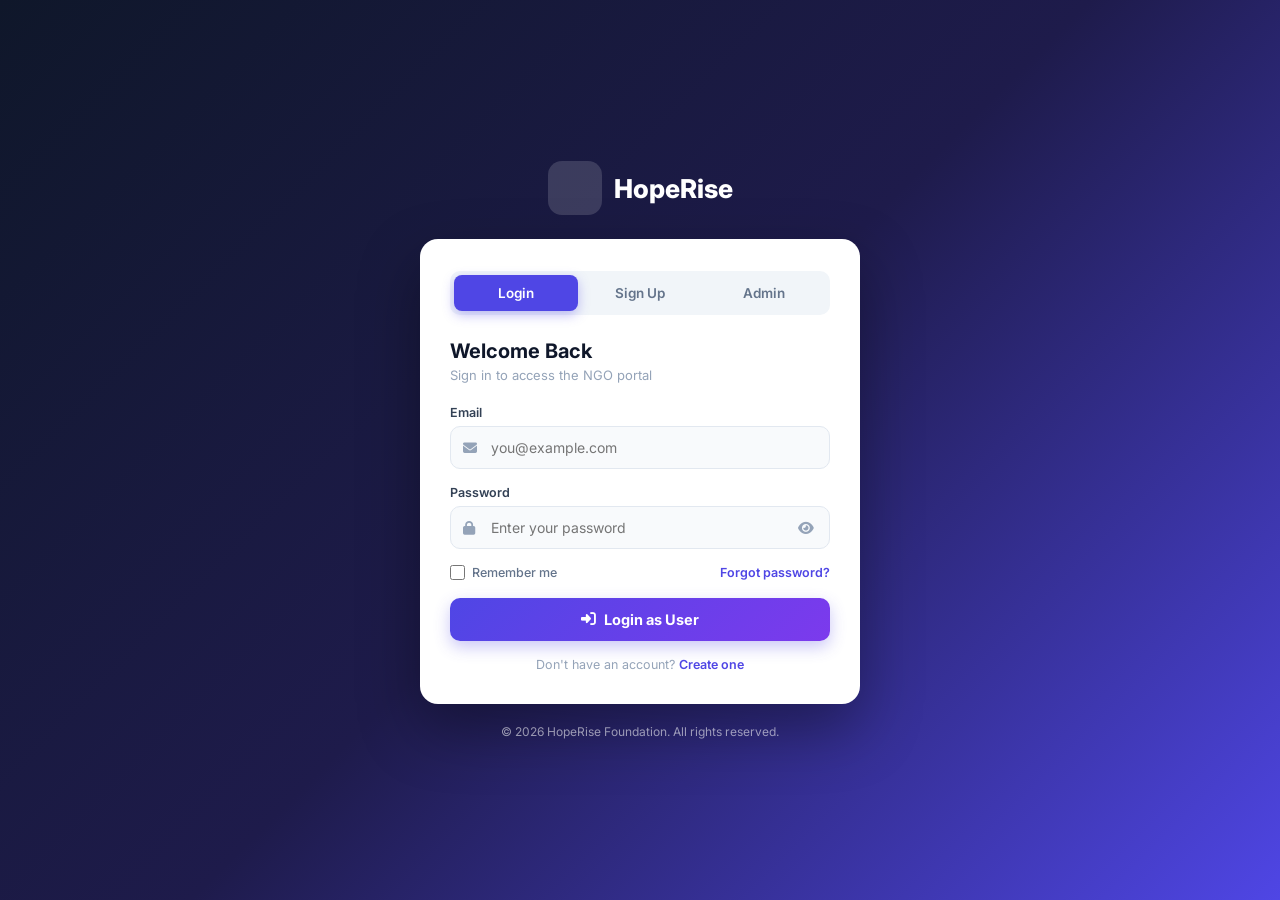
==== commit 9f572cdf: "Add login/auth system, admin guard, Indian currency & mobile formatting" ====
--- a/user/index.html
+++ b/user/index.html
@@ -30,7 +30,7 @@
                     <a href="#donate" class="btn btn-donate btn-nav"><i class="fas fa-heart"></i> Donate Now</a>
                 </li>
             </ul>
-            <div class="nav-actions">
+            <div class="nav-actions" id="navActions">
                 <a href="#volunteer" class="btn btn-outline btn-nav">Volunteer</a>
                 <a href="#donate" class="btn btn-donate btn-nav">
                     <i class="fas fa-heart"></i> Donate Now
@@ -75,7 +75,7 @@
                 </div>
                 <div class="hero-stat-divider"></div>
                 <div class="hero-stat">
-                    <h3>$2M+</h3>
+                    <h3>₹2Cr+</h3>
                     <p>Funds Raised</p>
                 </div>
             </div>
@@ -291,8 +291,8 @@
                 </div>
                 <div class="impact-card">
                     <div class="impact-icon"><i class="fas fa-hand-holding-heart"></i></div>
-                    <h3 class="counter" data-target="2000000">0</h3>
-                    <p>Funds Raised ($)</p>
+                    <h3 class="counter" data-target="2000000" data-currency="true">0</h3>
+                    <p>Funds Raised (₹)</p>
                 </div>
             </div>
         </div>
@@ -521,17 +521,17 @@
                         <button class="freq-btn" data-freq="yearly">Yearly</button>
                     </div>
                     <div class="amount-grid">
-                        <button class="amount-btn" data-amount="25">$25</button>
-                        <button class="amount-btn" data-amount="50">$50</button>
-                        <button class="amount-btn active" data-amount="100">$100</button>
-                        <button class="amount-btn" data-amount="250">$250</button>
-                        <button class="amount-btn" data-amount="500">$500</button>
-                        <button class="amount-btn" data-amount="1000">$1,000</button>
+                        <button class="amount-btn" data-amount="25">₹25</button>
+                        <button class="amount-btn" data-amount="50">₹50</button>
+                        <button class="amount-btn active" data-amount="100">₹100</button>
+                        <button class="amount-btn" data-amount="250">₹250</button>
+                        <button class="amount-btn" data-amount="500">₹500</button>
+                        <button class="amount-btn" data-amount="1000">₹1,000</button>
                     </div>
                     <div class="custom-amount">
                         <label>Or enter custom amount</label>
                         <div class="custom-amount-input">
-                            <span class="currency">$</span>
+                            <span class="currency">₹</span>
                             <input type="number" id="customAmount" placeholder="Enter amount" min="1">
                         </div>
                     </div>
@@ -560,7 +560,7 @@
                         <input type="email" placeholder="john@example.com">
                     </div>
                     <button class="btn btn-donate btn-full btn-lg" id="donateBtn">
-                        <i class="fas fa-heart"></i> Donate <span id="donateAmount">$100</span> Now
+                        <i class="fas fa-heart"></i> Donate <span id="donateAmount">₹100</span> Now
                     </button>
                     <p class="donate-note">By donating, you agree to our Terms of Service and Privacy Policy.</p>
                 </div>
--- a/user/styles.css
+++ b/user/styles.css
@@ -78,7 +78,7 @@
 .navbar.scrolled .nav-link{color:var(--text-secondary)}
 .nav-link:hover,.nav-link.active{color:#fff;background:rgba(255,255,255,.15)}
 .navbar.scrolled .nav-link:hover,.navbar.scrolled .nav-link.active{color:var(--primary);background:rgba(79,70,229,.08)}
-.nav-actions{display:flex;align-items:center;gap:10px}
+.nav-actions{display:flex;align-items:center;gap:10px}.nav-user-chip{display:flex;align-items:center;gap:8px;background:rgba(79,70,229,.1);border:1.5px solid rgba(79,70,229,.25);border-radius:50px;padding:5px 14px 5px 5px;font-size:13px;font-weight:600;color:#4f46e5;text-decoration:none;transition:all .25s ease}.nav-user-chip img{width:30px;height:30px;border-radius:50%}.nav-user-chip i{margin-left:6px;font-size:13px;opacity:.7}.nav-user-chip:hover{background:#4f46e5;color:#fff;border-color:#4f46e5}
 .btn-nav{padding:8px 20px;font-size:.85rem}
 .navbar.scrolled .btn-outline{color:var(--primary);border-color:var(--primary)}
 .navbar.scrolled .btn-donate{color:#fff}
@@ -348,6 +348,8 @@
     .nav-menu .nav-link:hover,.nav-menu .nav-link.active{background:rgba(79,70,229,.08);color:var(--primary)}
     .nav-mobile-actions{display:flex;flex-direction:column;gap:10px;padding:20px 0 40px;margin-top:auto;border-top:1px solid var(--border)}
     .nav-mobile-actions .btn-nav{width:100%;justify-content:center}
+    .nav-mobile-actions .btn-logout-mobile{justify-content:center;border-color:rgba(239,68,68,.3);background:rgba(239,68,68,.06);color:#dc2626}
+    .nav-mobile-actions .btn-logout-mobile:hover{background:#dc2626;color:#fff;border-color:#dc2626}
     .nav-actions{display:none}
     .hamburger{display:flex;z-index:1001;position:relative}
     .hamburger.active span{background:var(--text)}
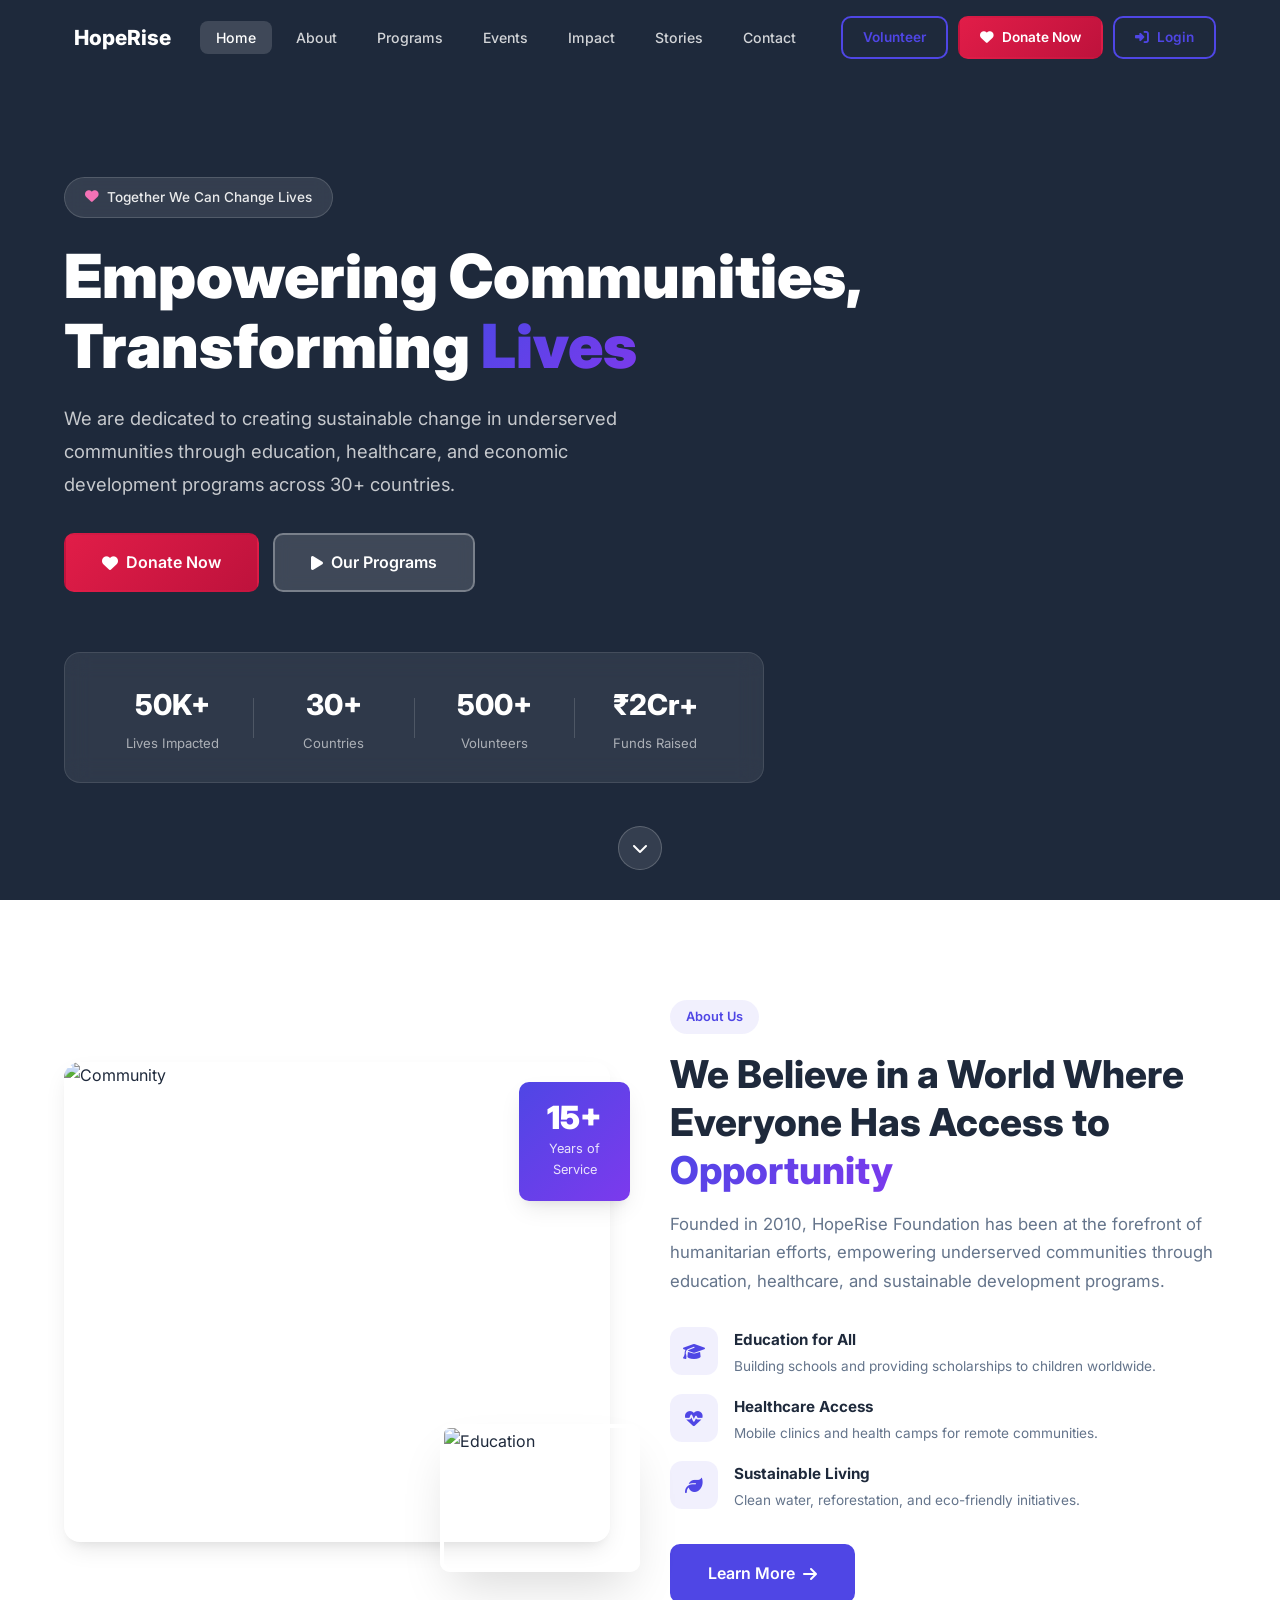
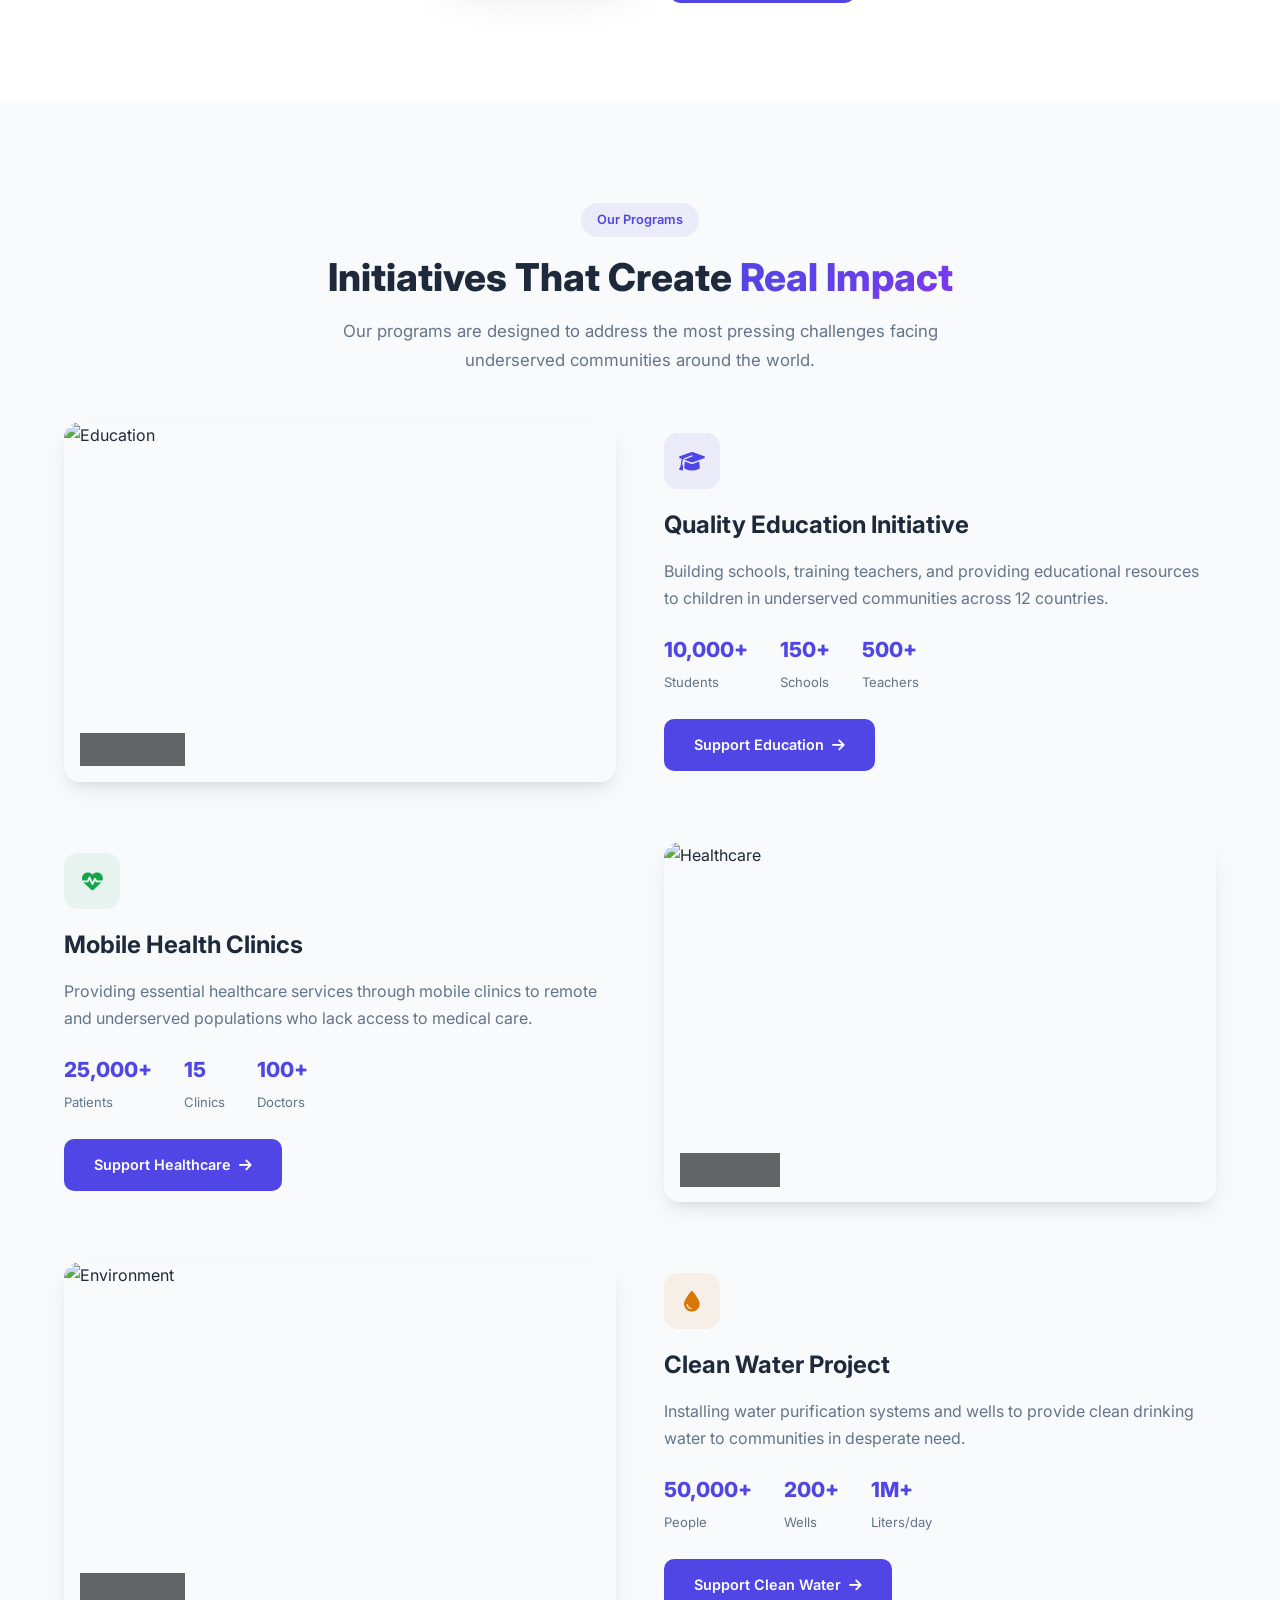
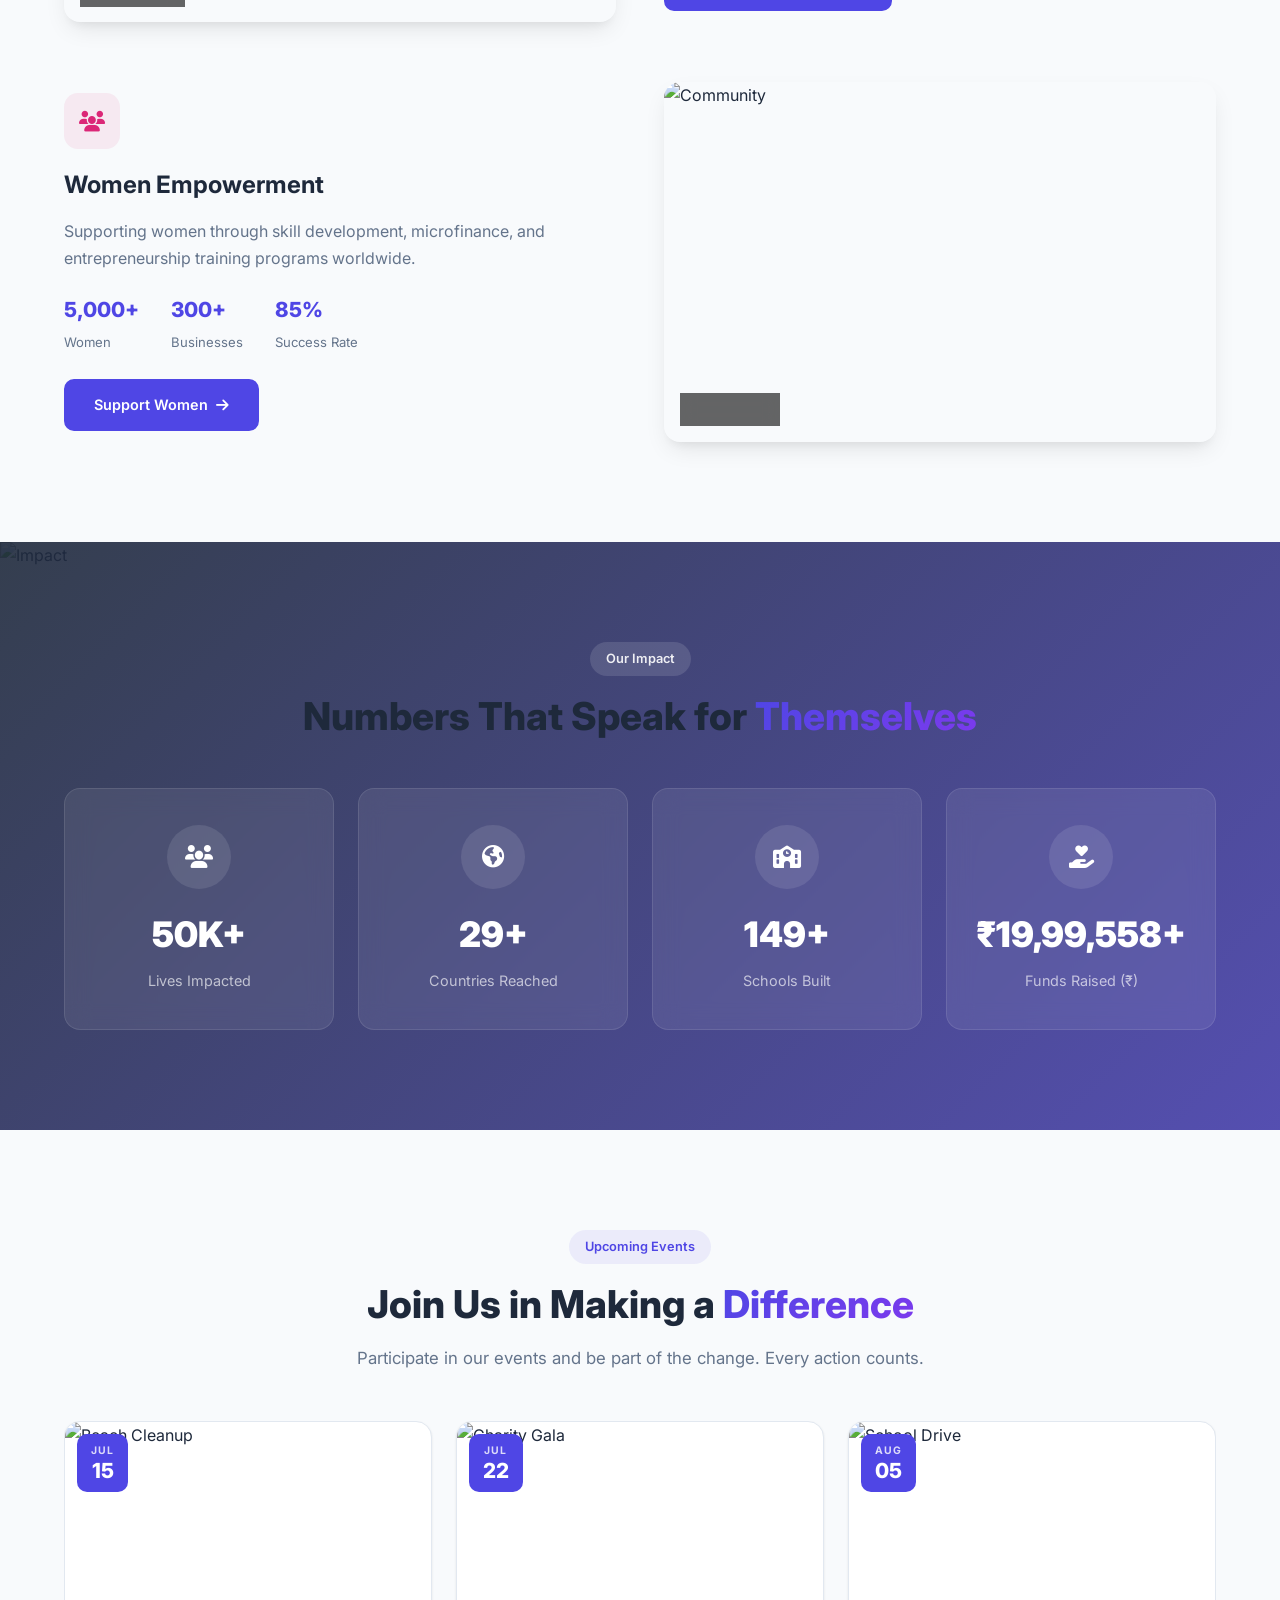
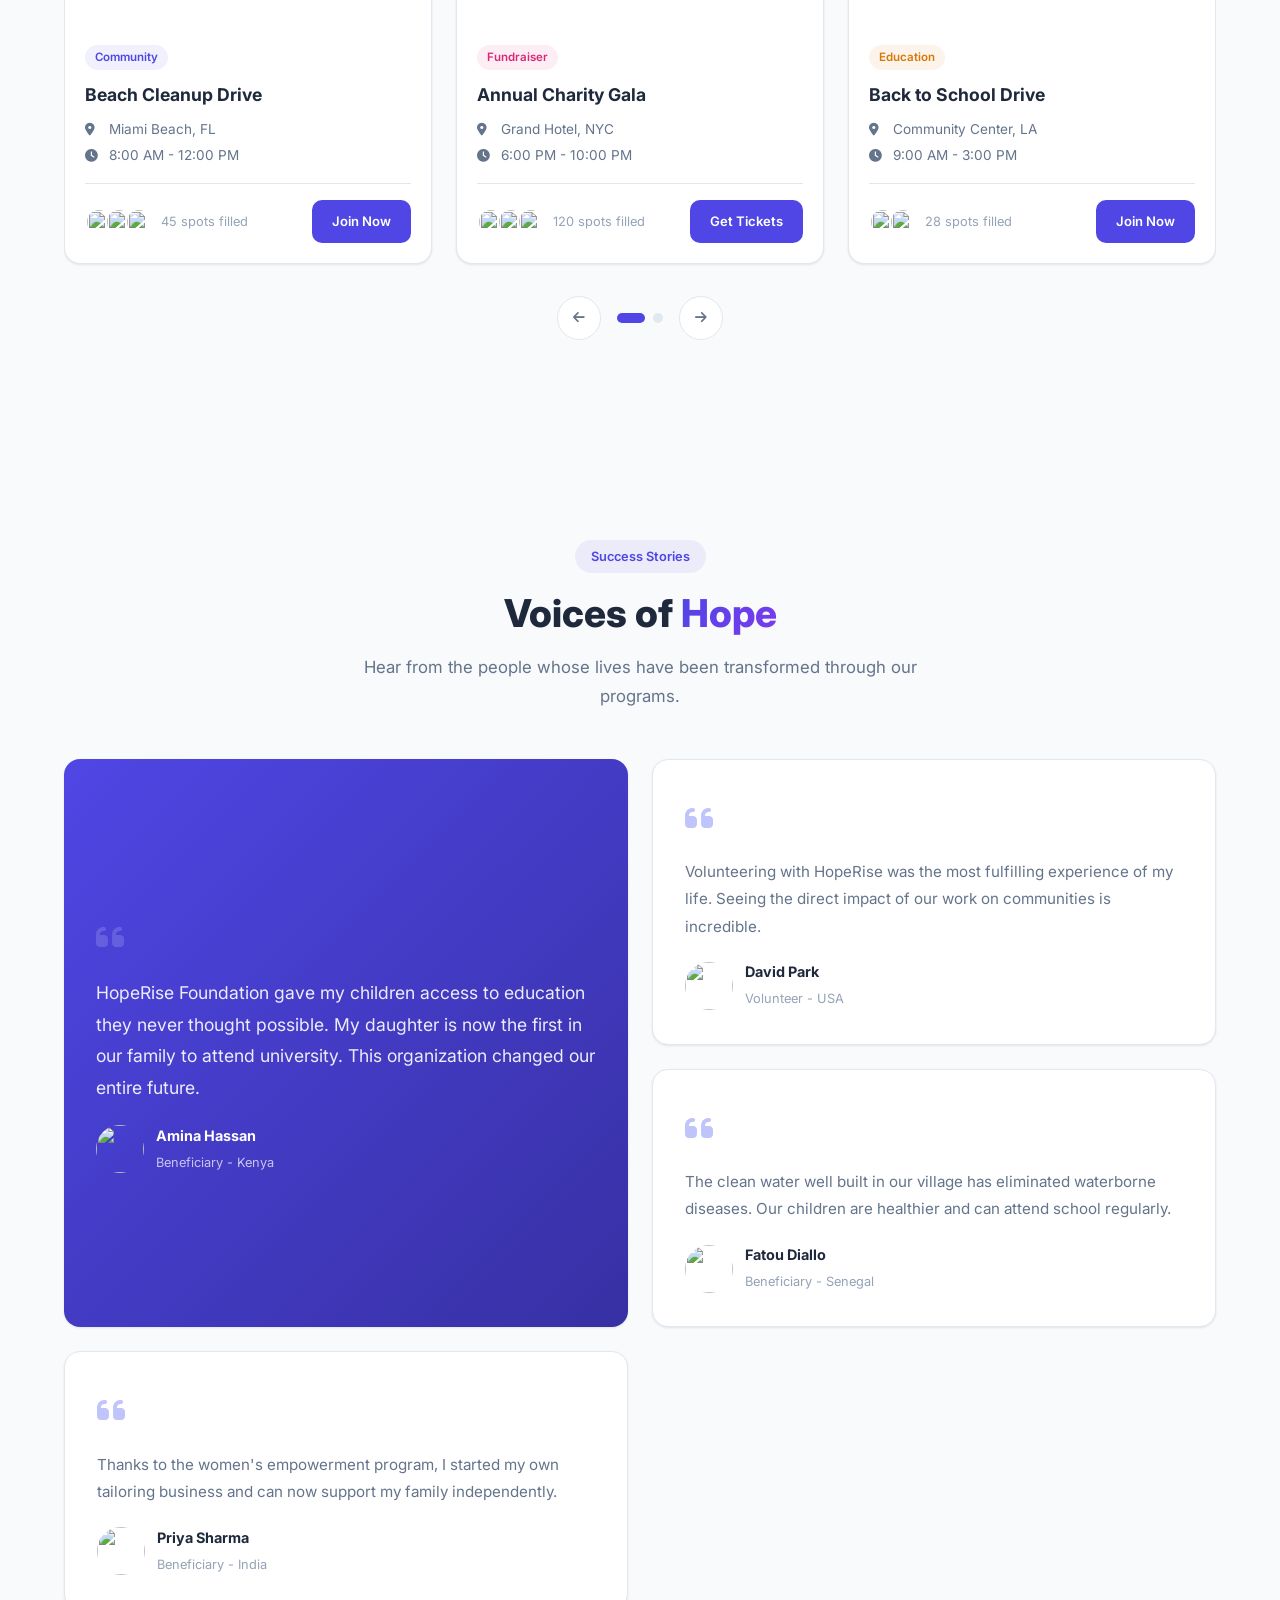
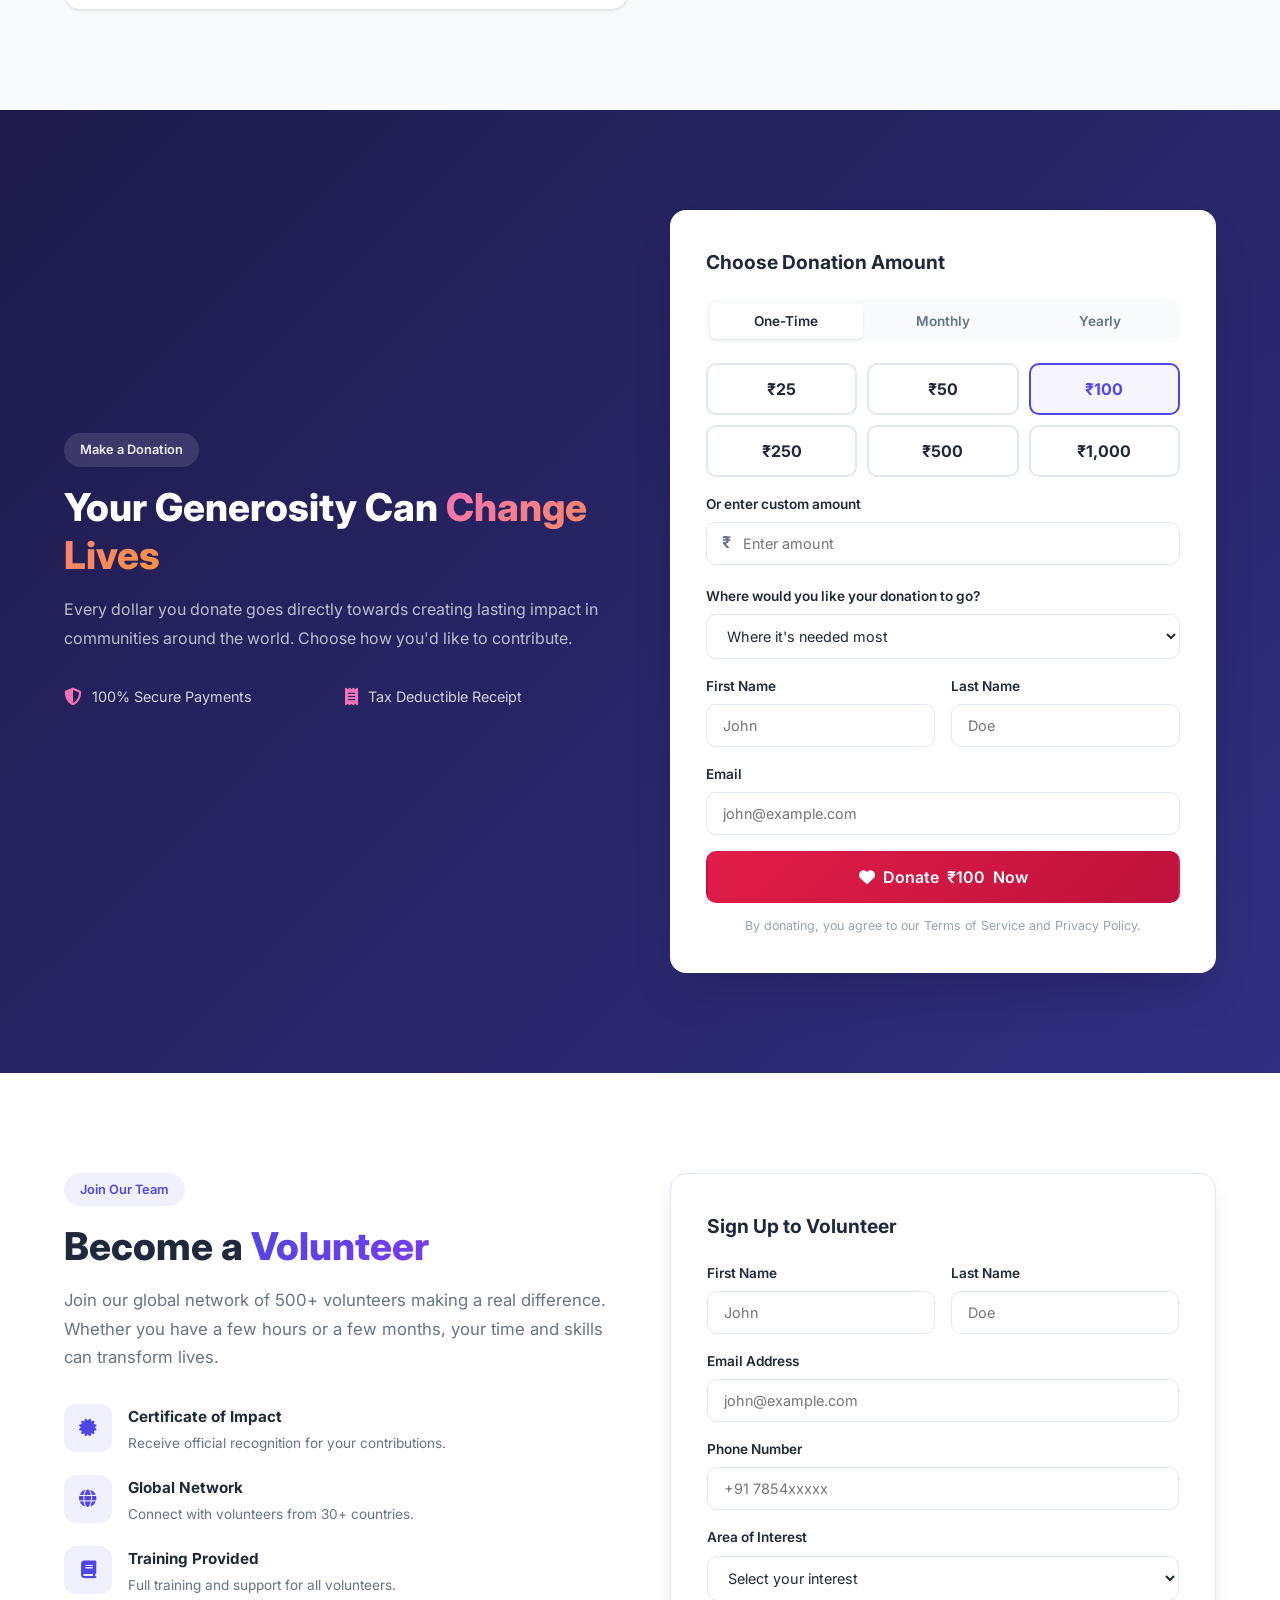
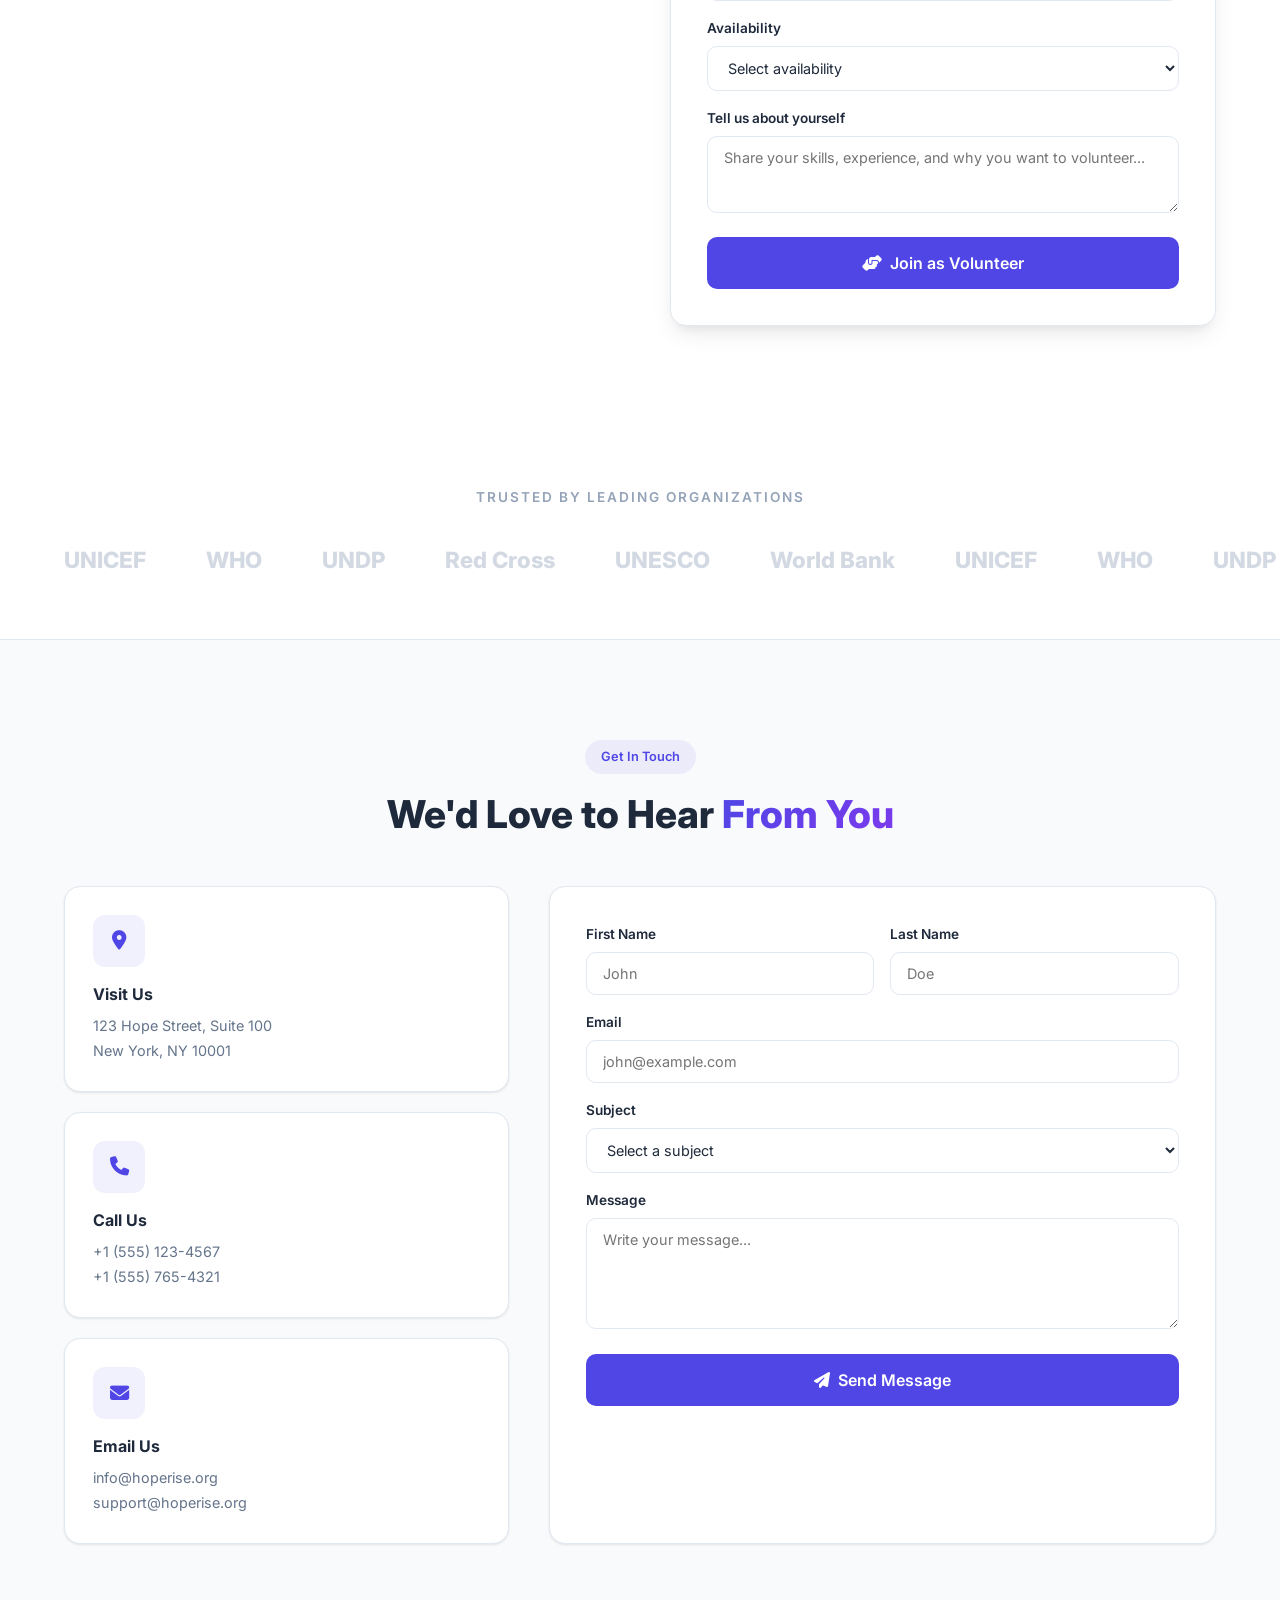
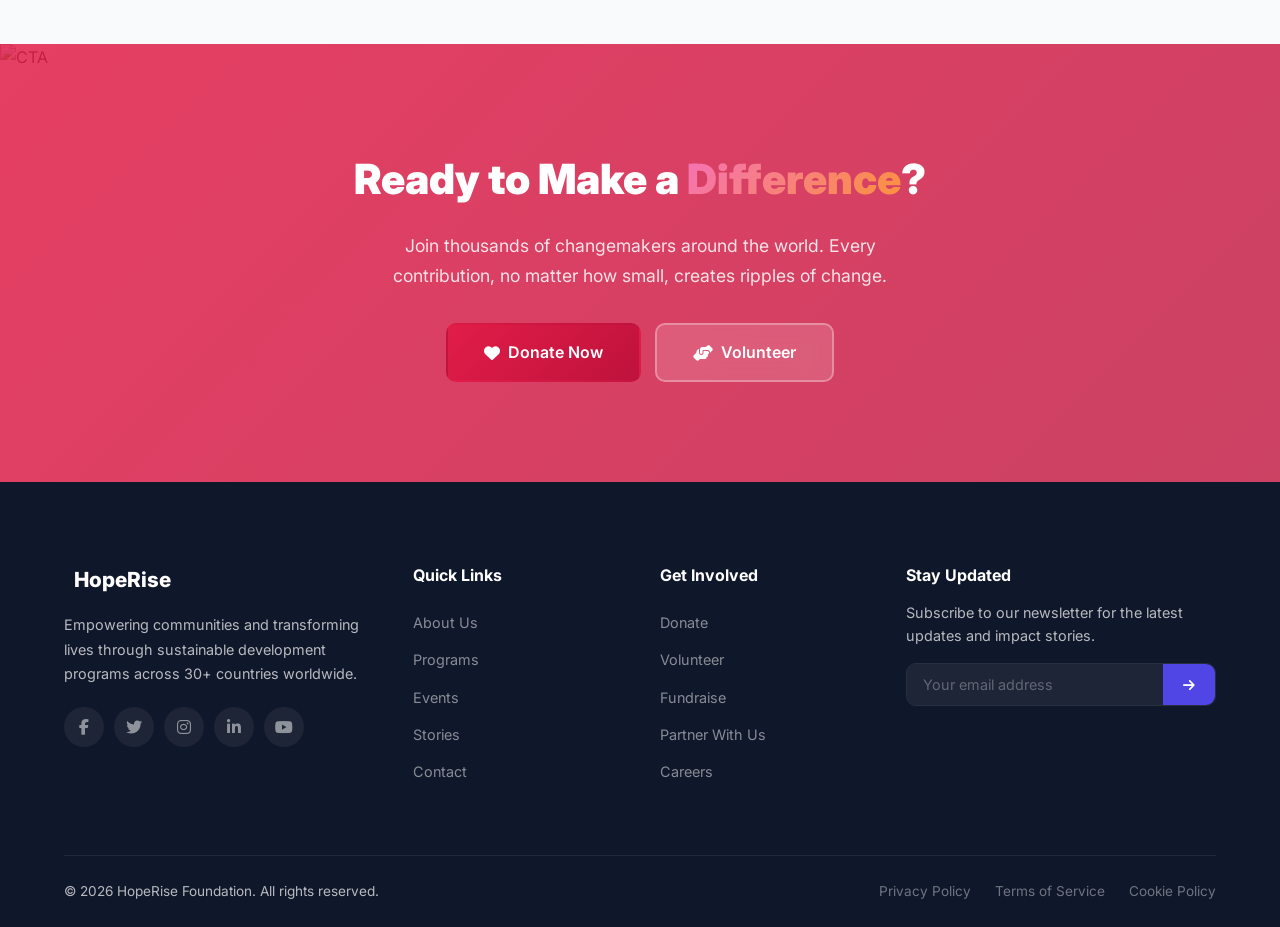
==== commit b64690a9: "Make NGO website public; require login only for donations and volunteer signup" ====
--- a/user/index.html
+++ b/user/index.html
@@ -626,7 +626,7 @@
                         </div>
                         <div class="form-group">
                             <label>Phone Number</label>
-                            <input type="tel" placeholder="+1 (555) 000-0000">
+                            <input type="tel" placeholder="+91 7854xxxxx">
                         </div>
                         <div class="form-group">
                             <label>Area of Interest</label>
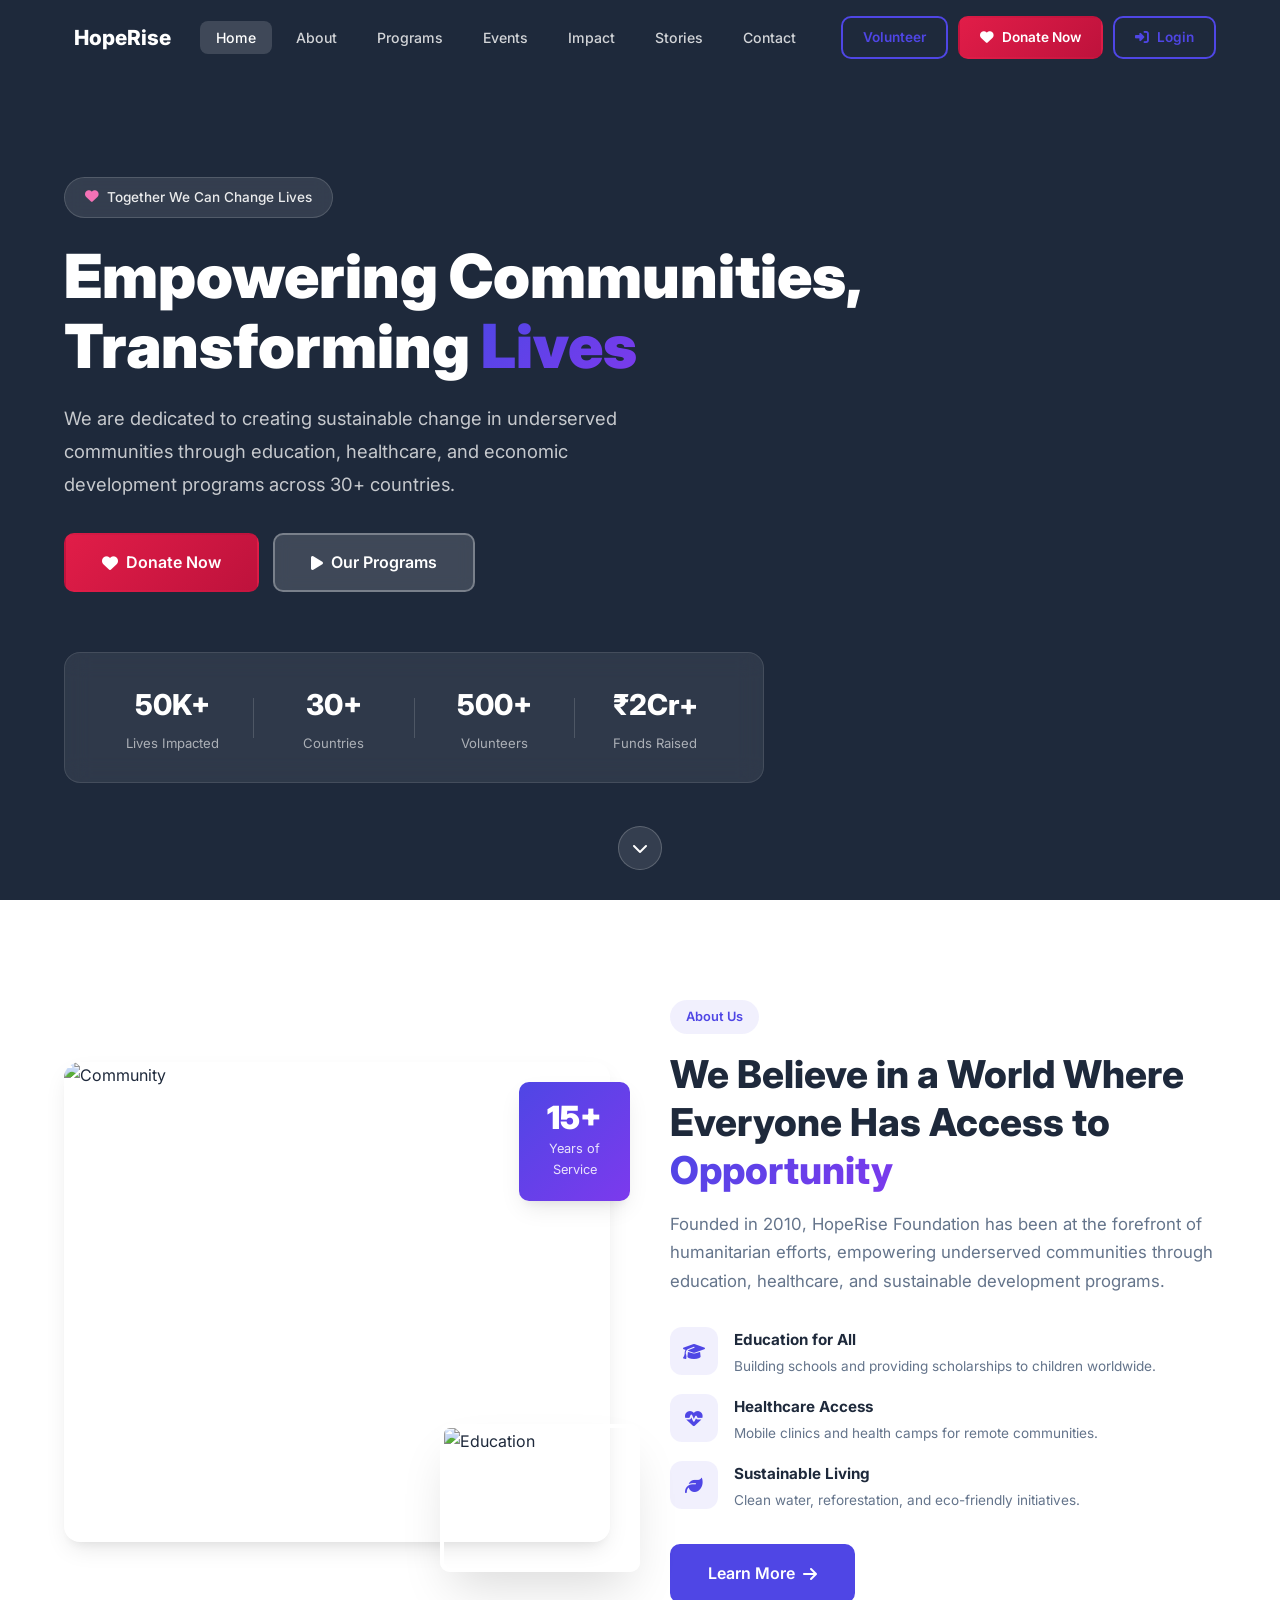
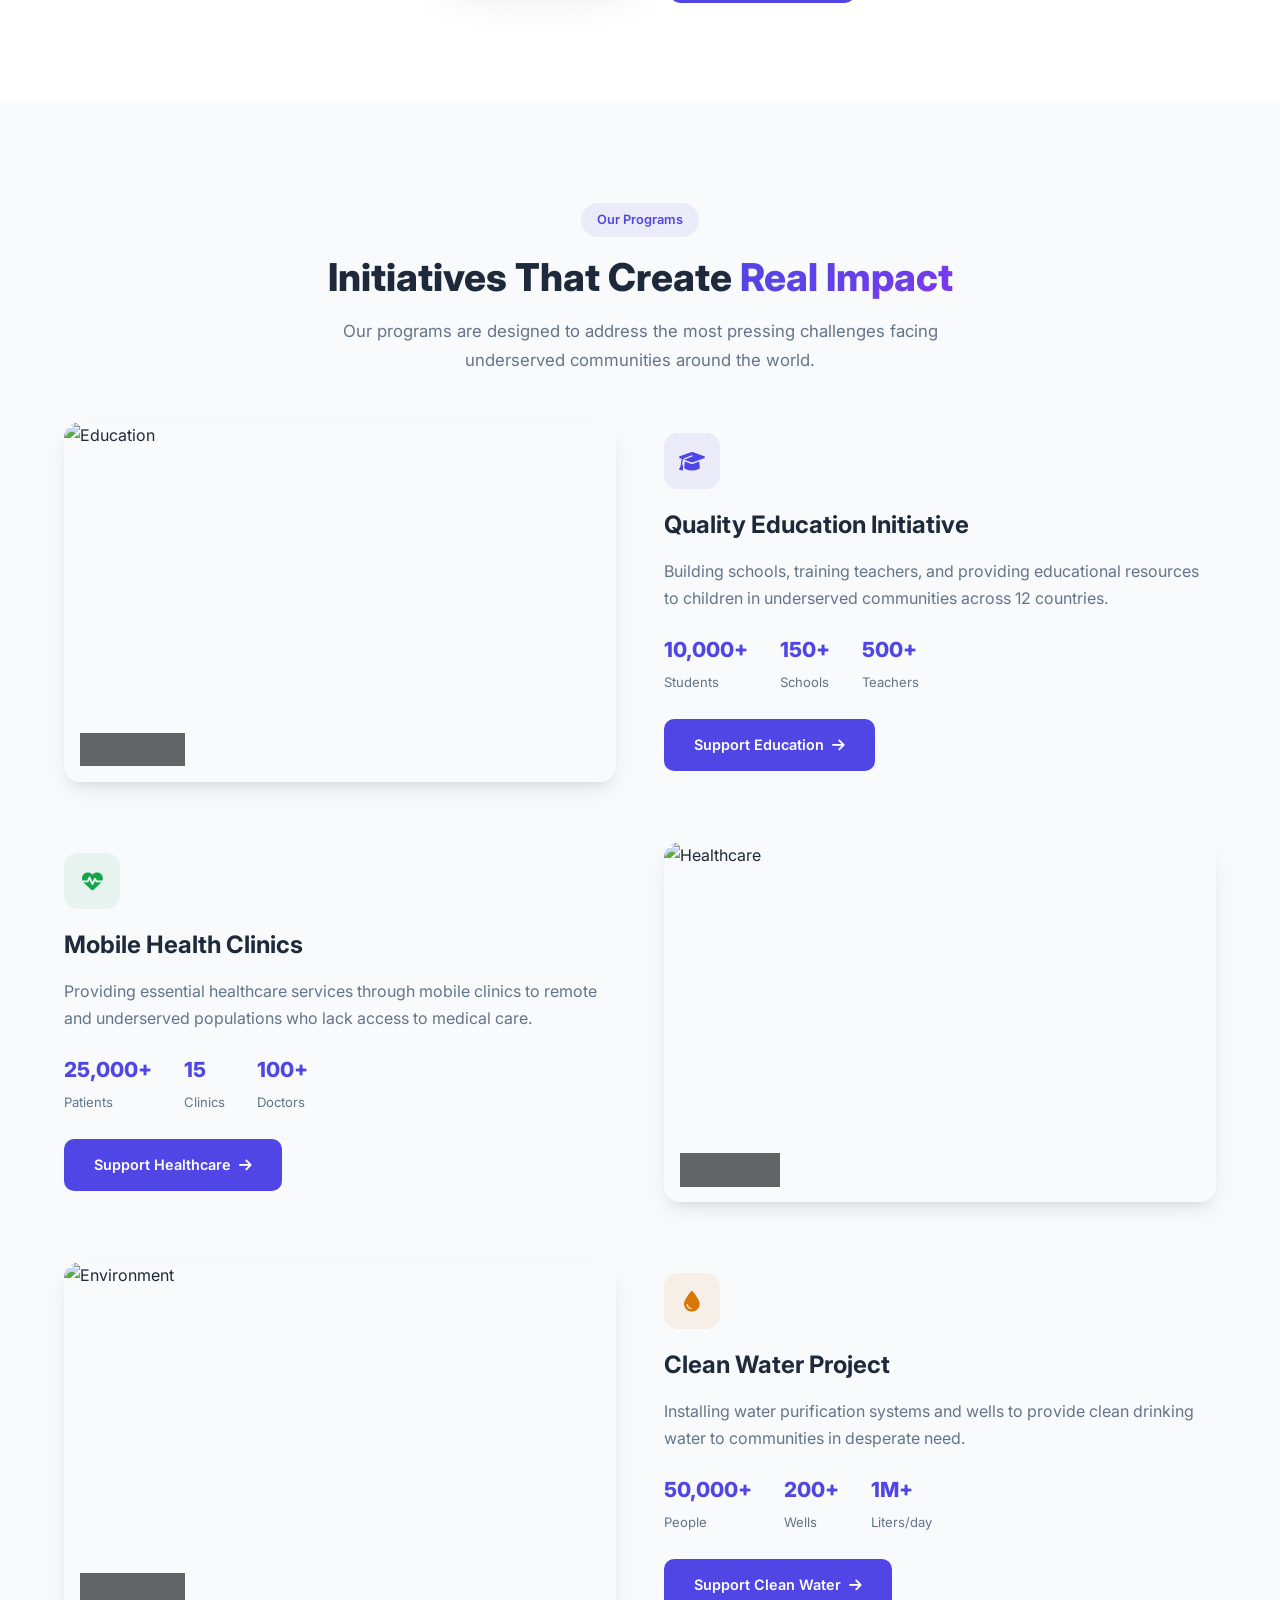
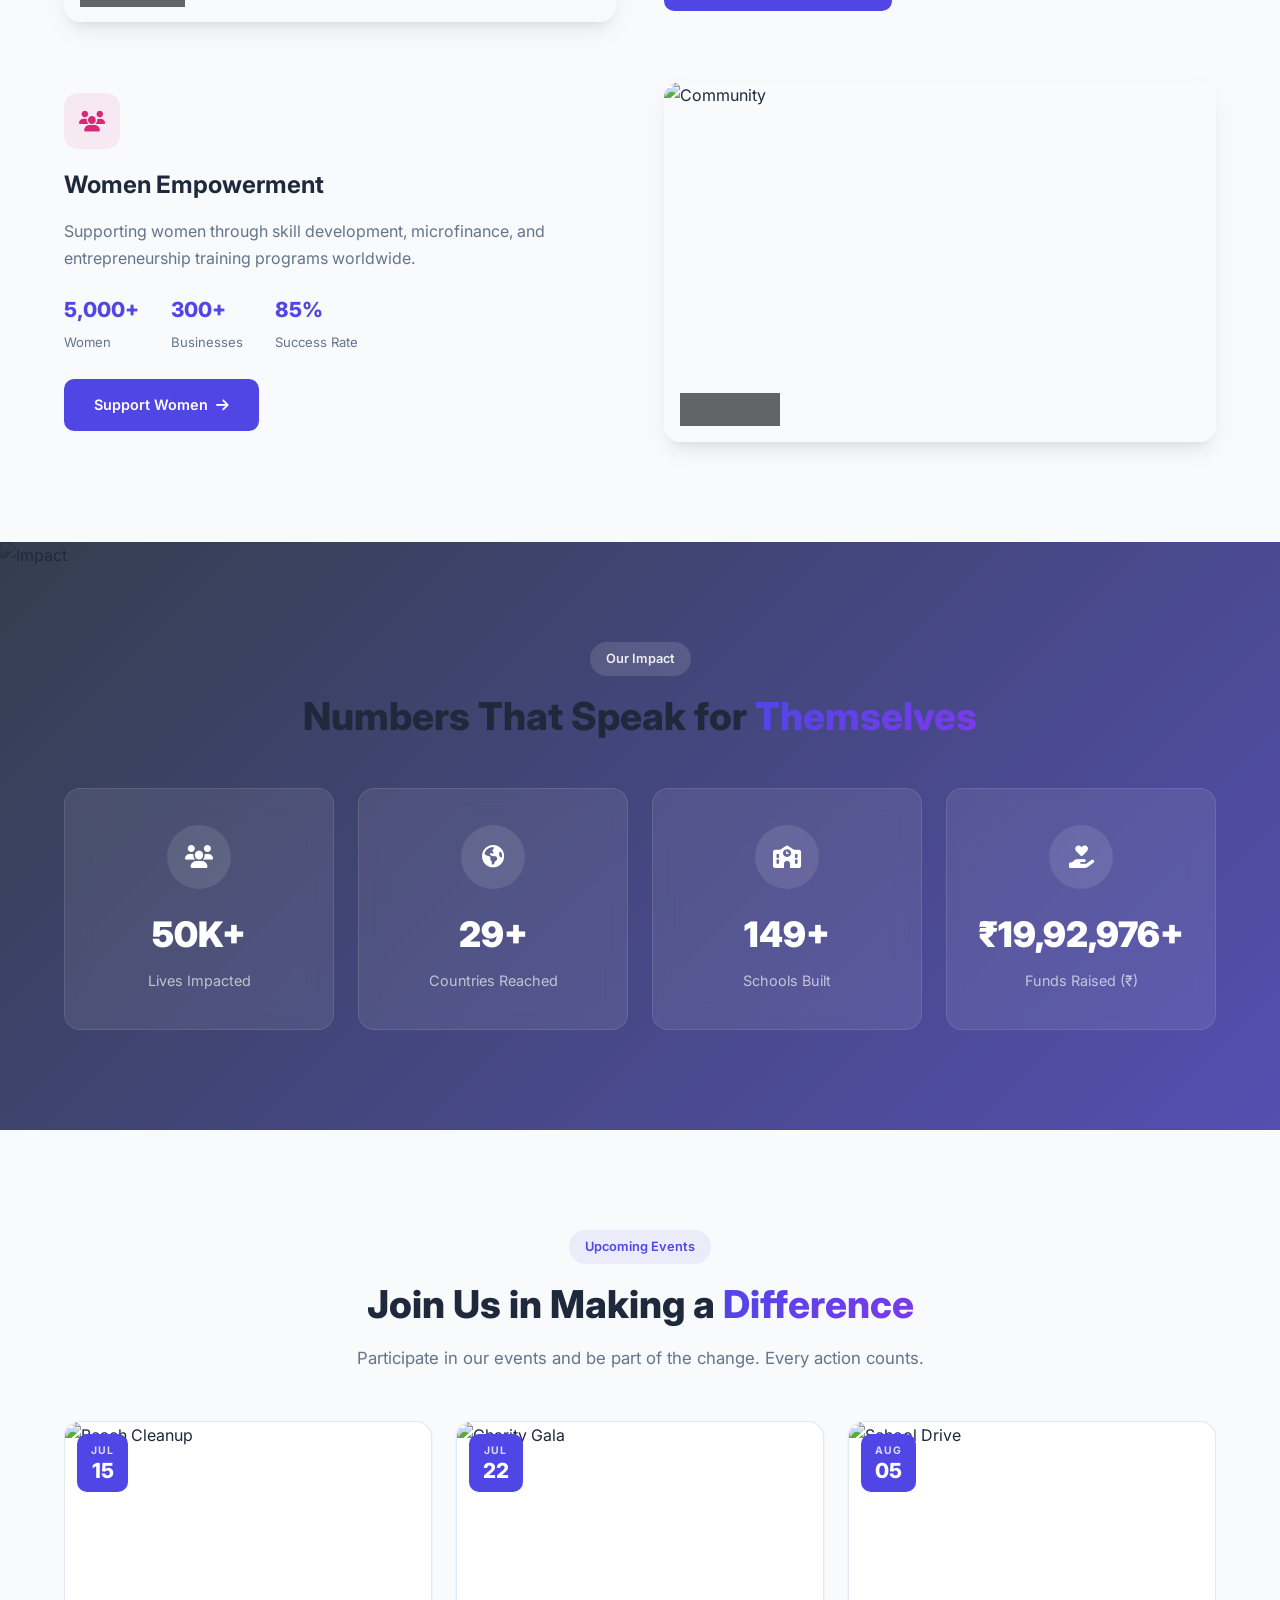
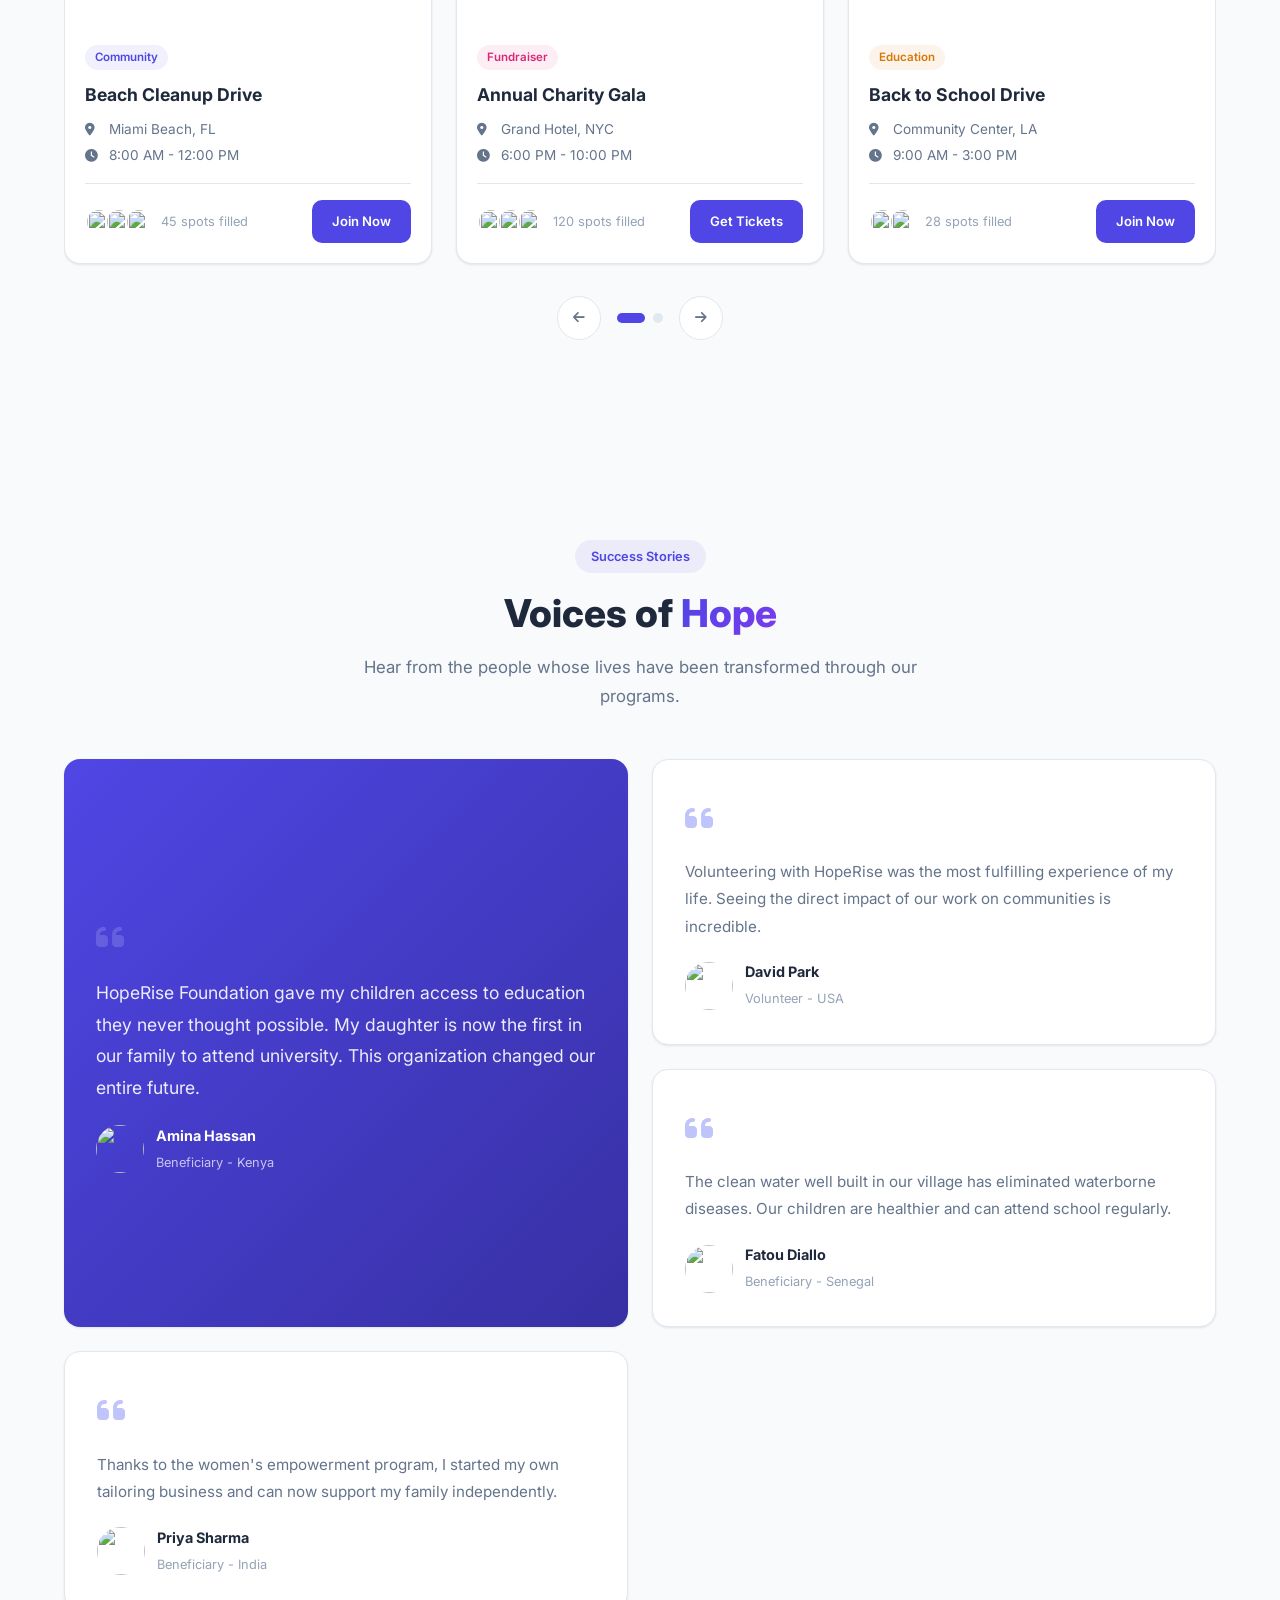
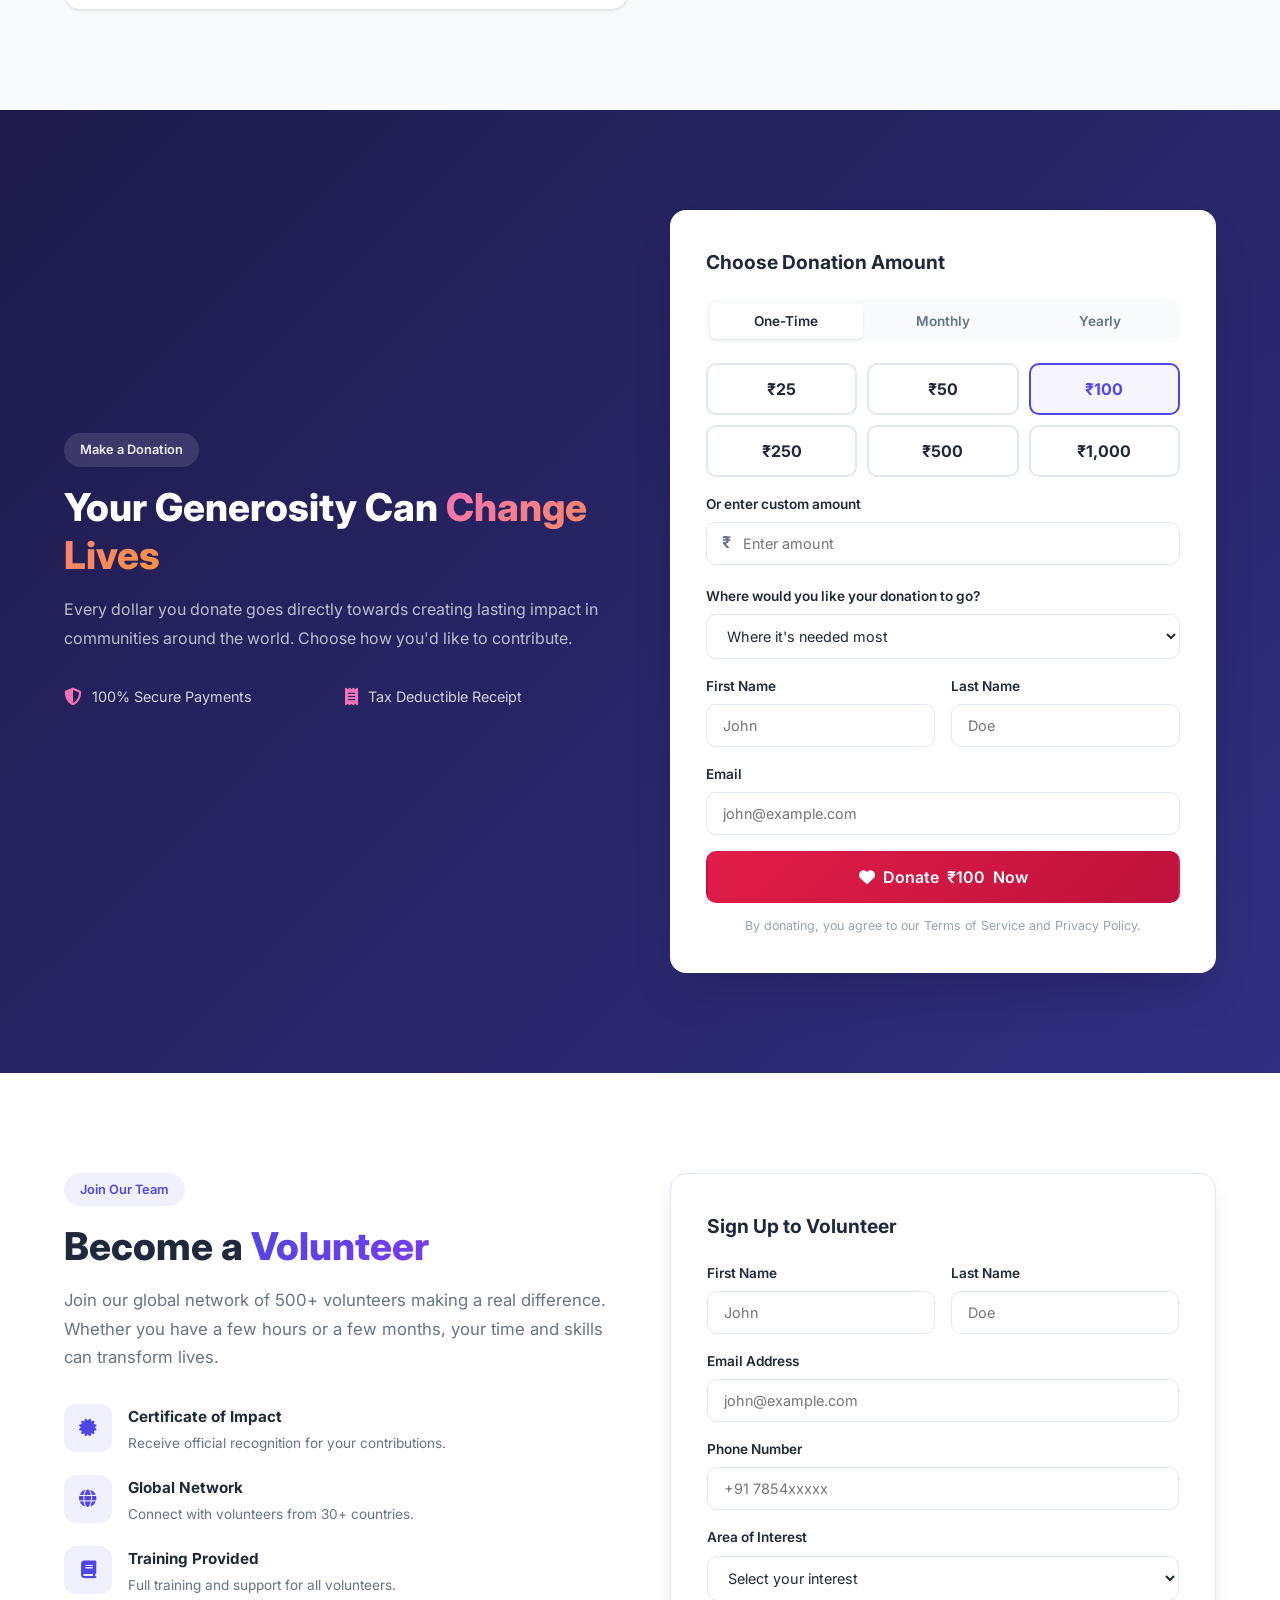
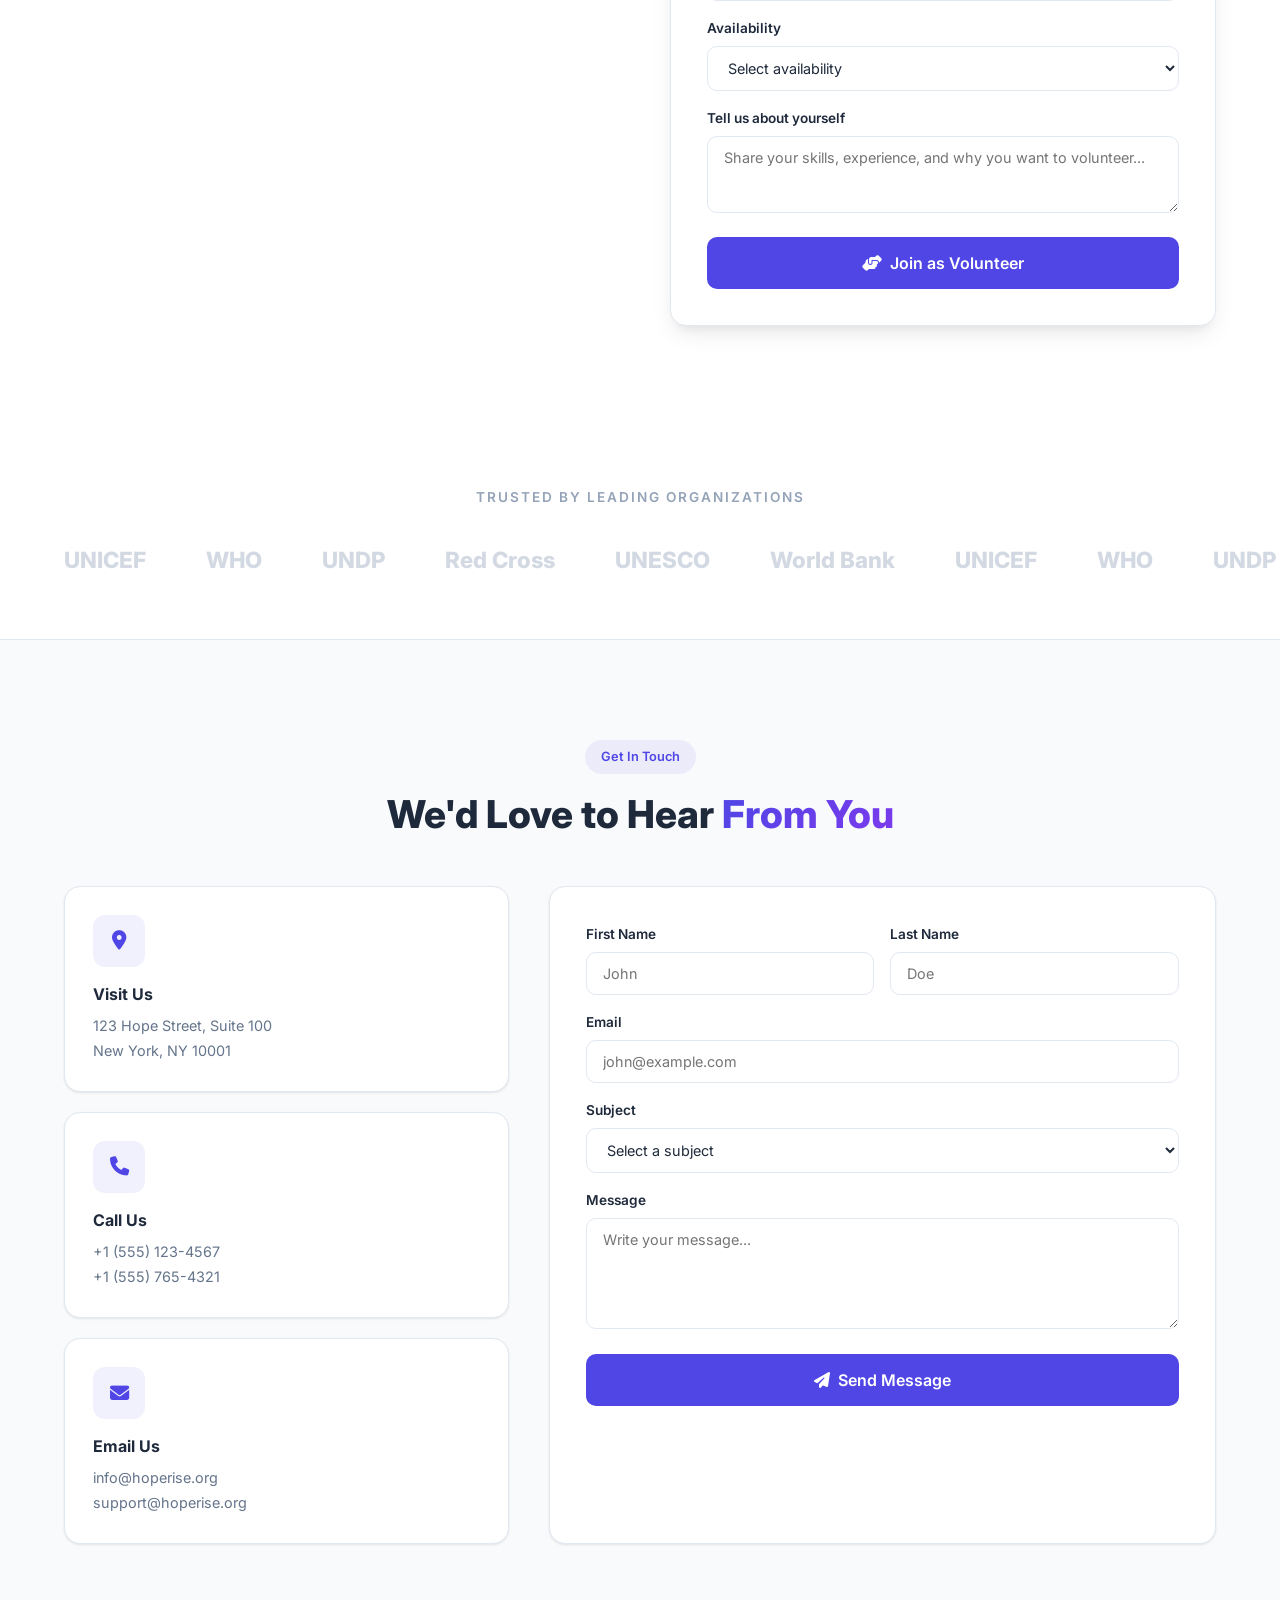
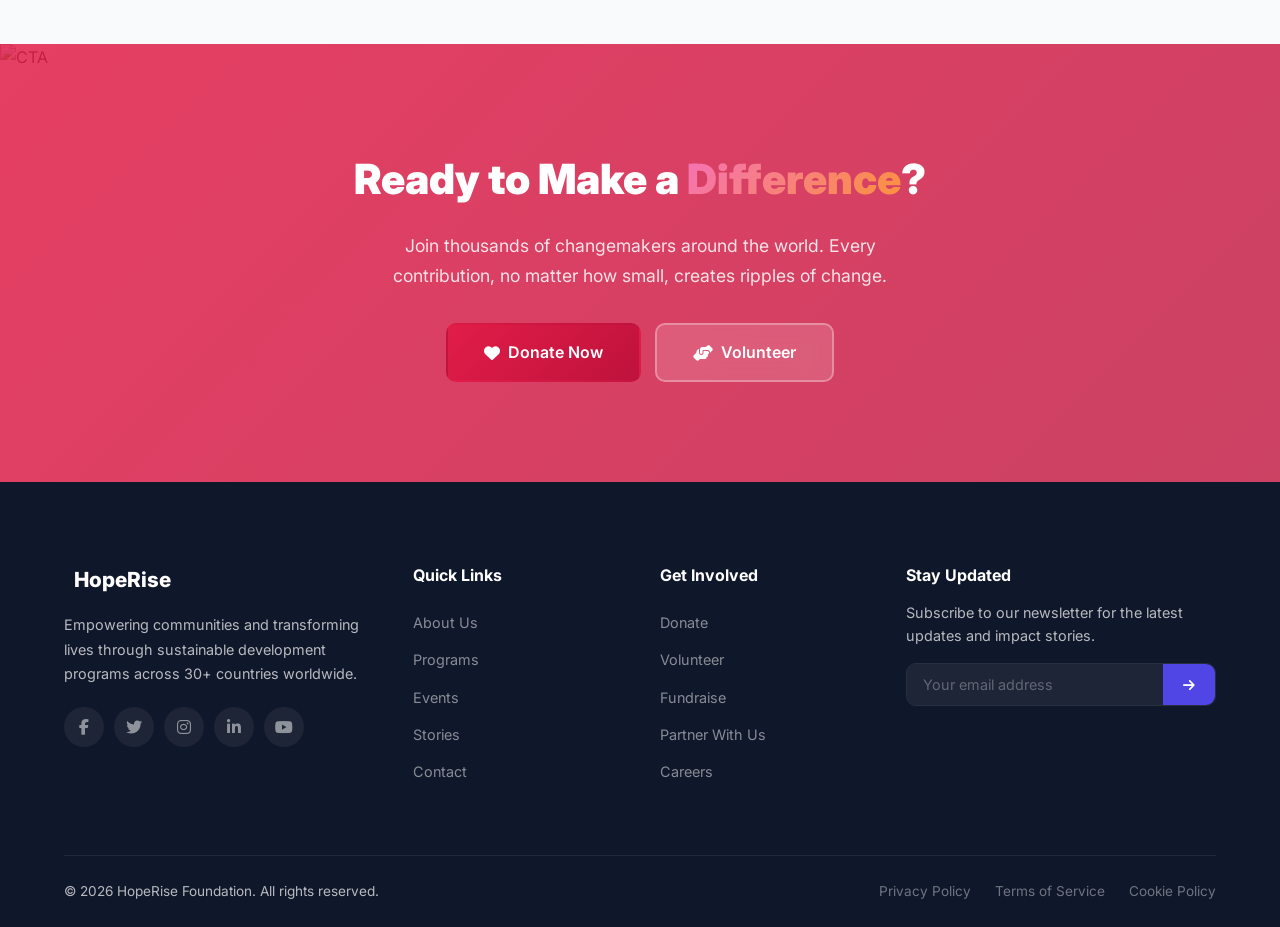
==== commit 5a5059ed: "Serve public website at root URL on Netlify via _redirects" ====
--- a/user/index.html
+++ b/user/index.html
@@ -4,6 +4,7 @@
     <meta charset="UTF-8">
     <meta name="viewport" content="width=device-width, initial-scale=1.0">
     <title>HopeRise Foundation - Making a Difference Together</title>
+    <base href="/user/">
     <link rel="stylesheet" href="styles.css">
     <link rel="stylesheet" href="https://cdnjs.cloudflare.com/ajax/libs/font-awesome/6.4.0/css/all.min.css">
     <link href="https://fonts.googleapis.com/css2?family=Inter:wght@300;400;500;600;700;800;900&display=swap" rel="stylesheet">
